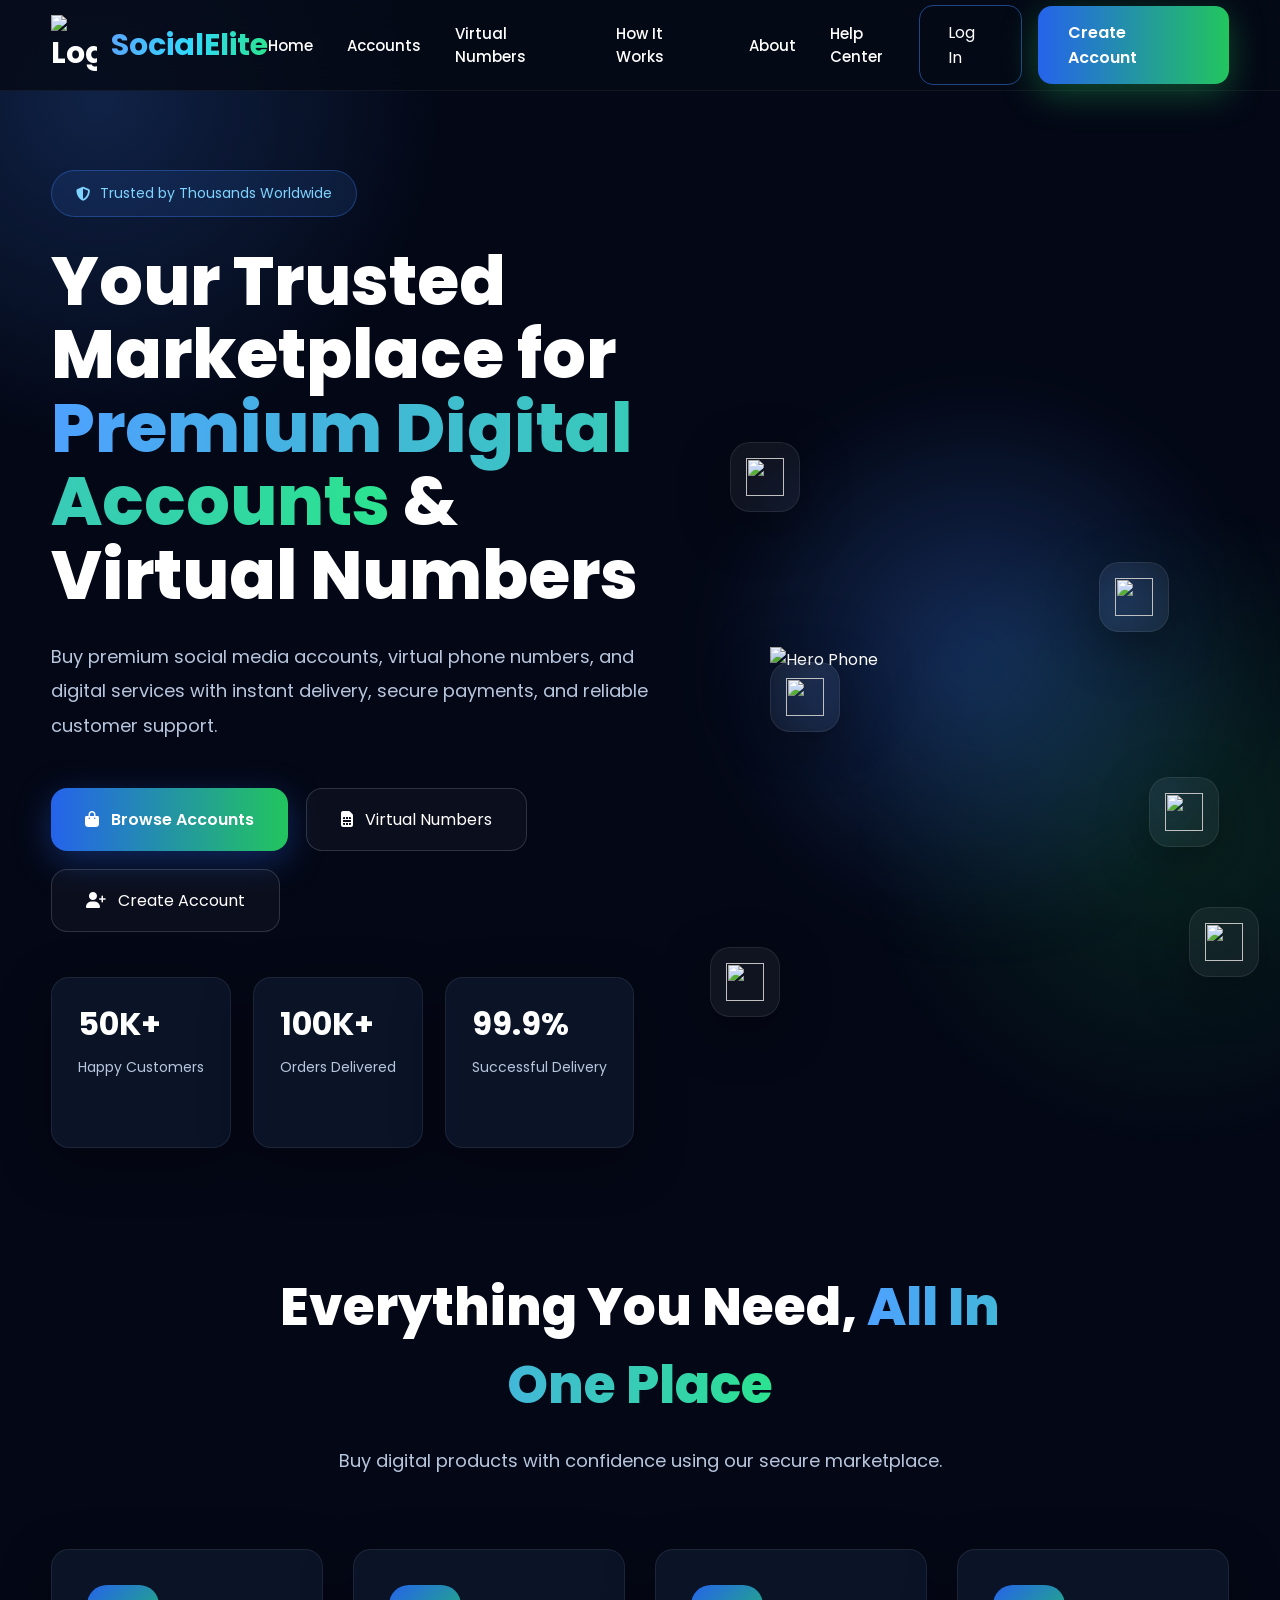
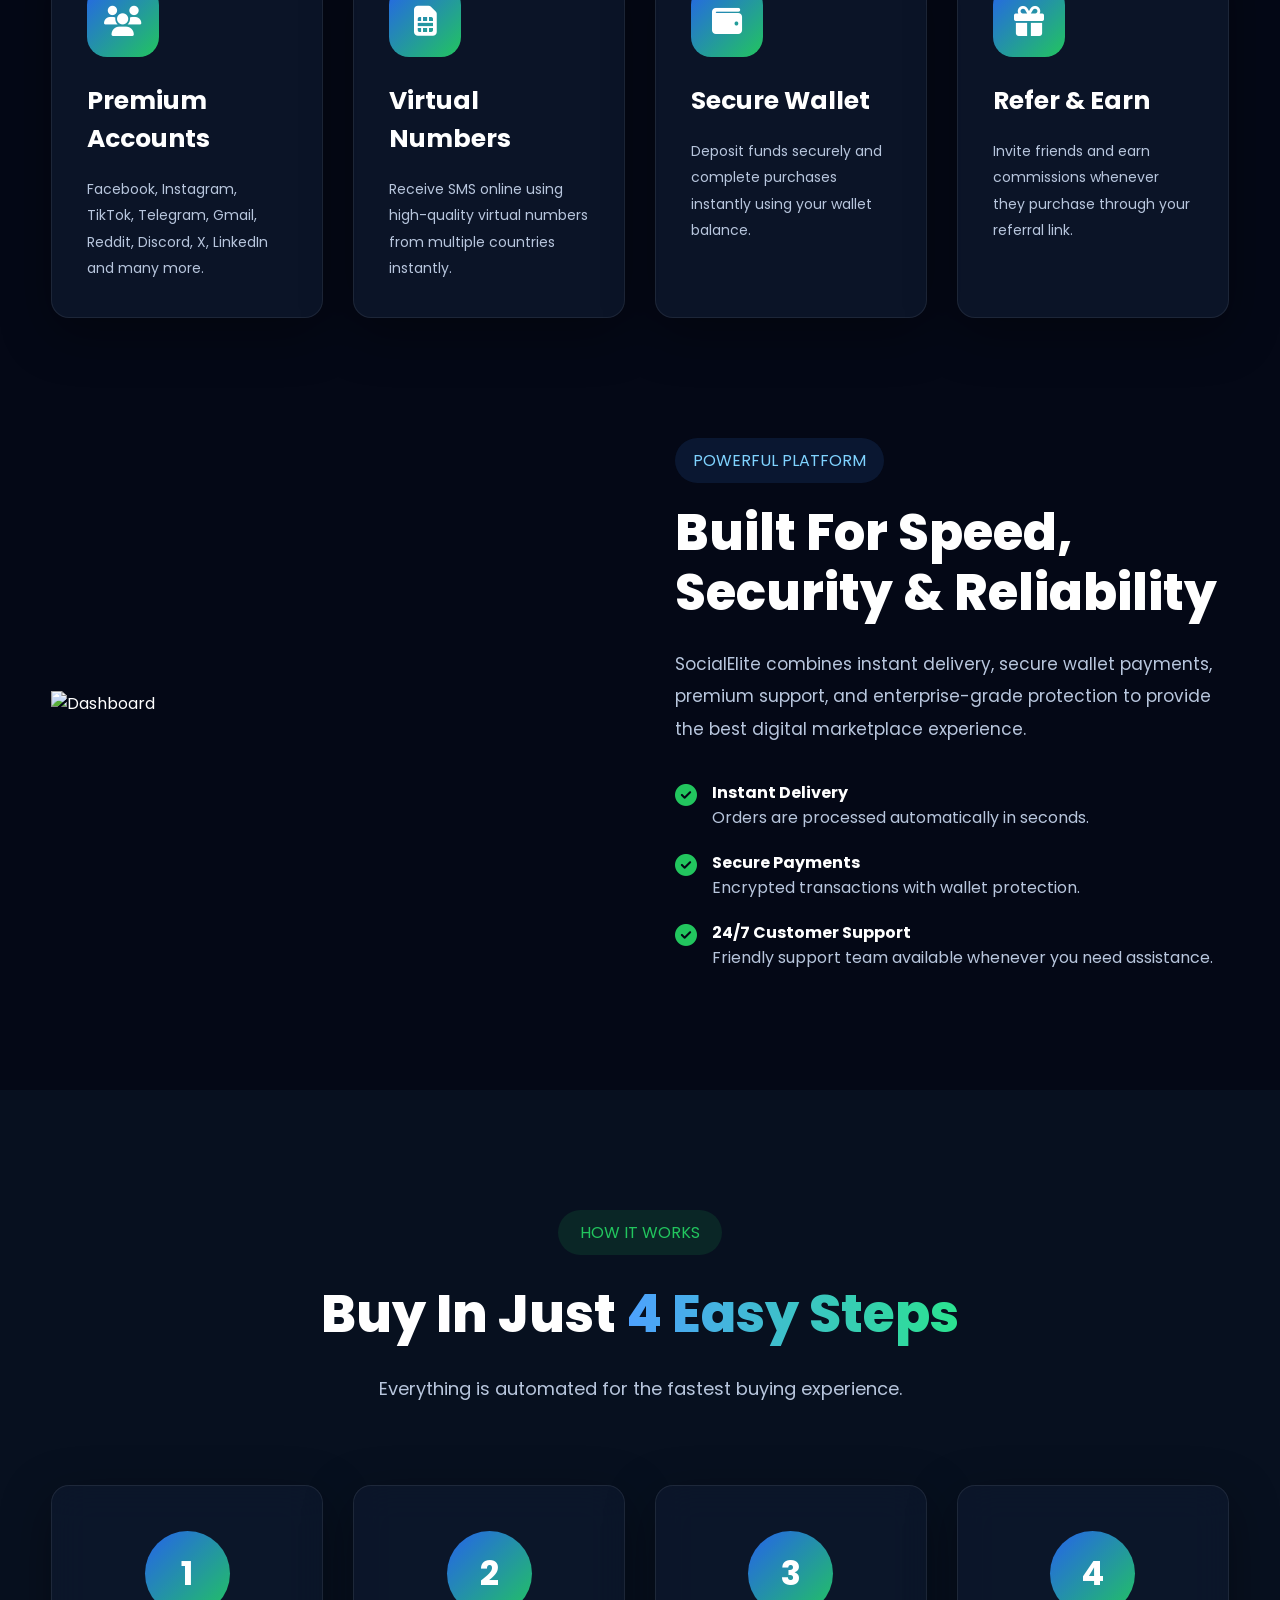
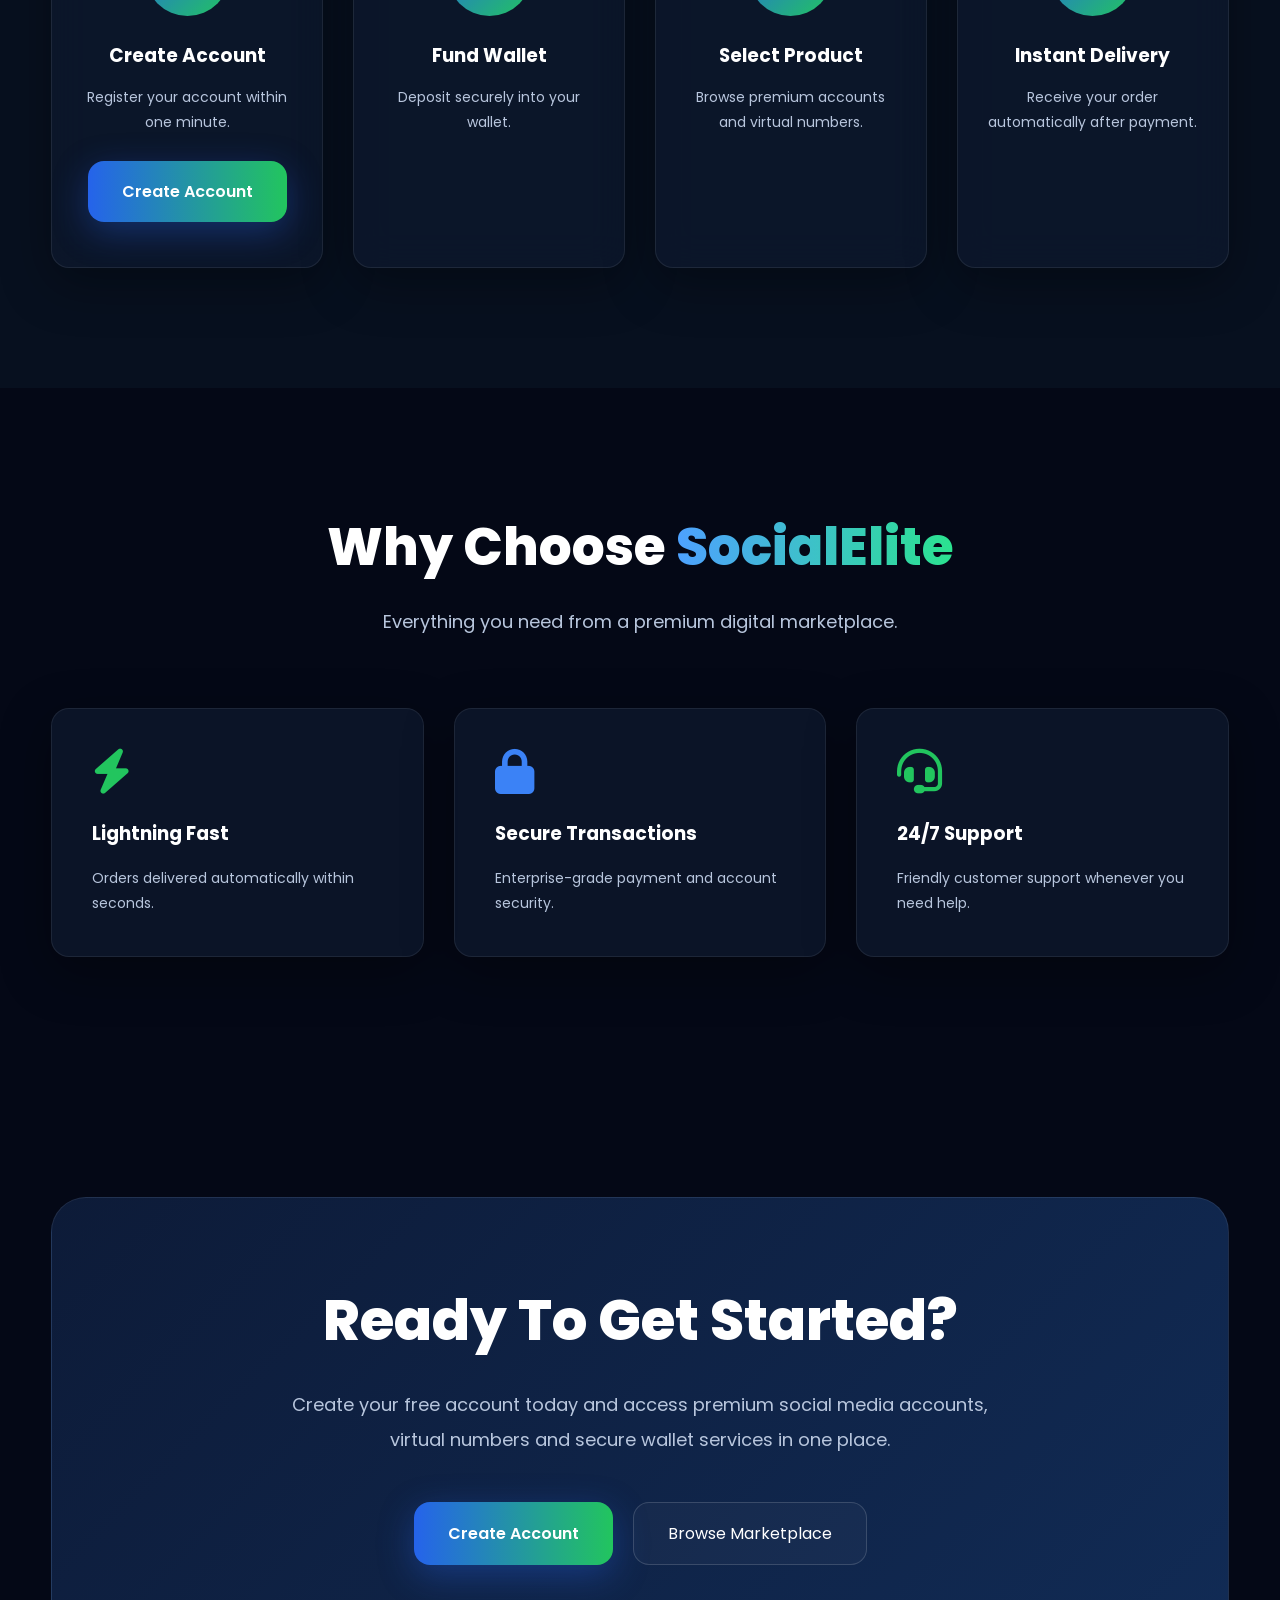
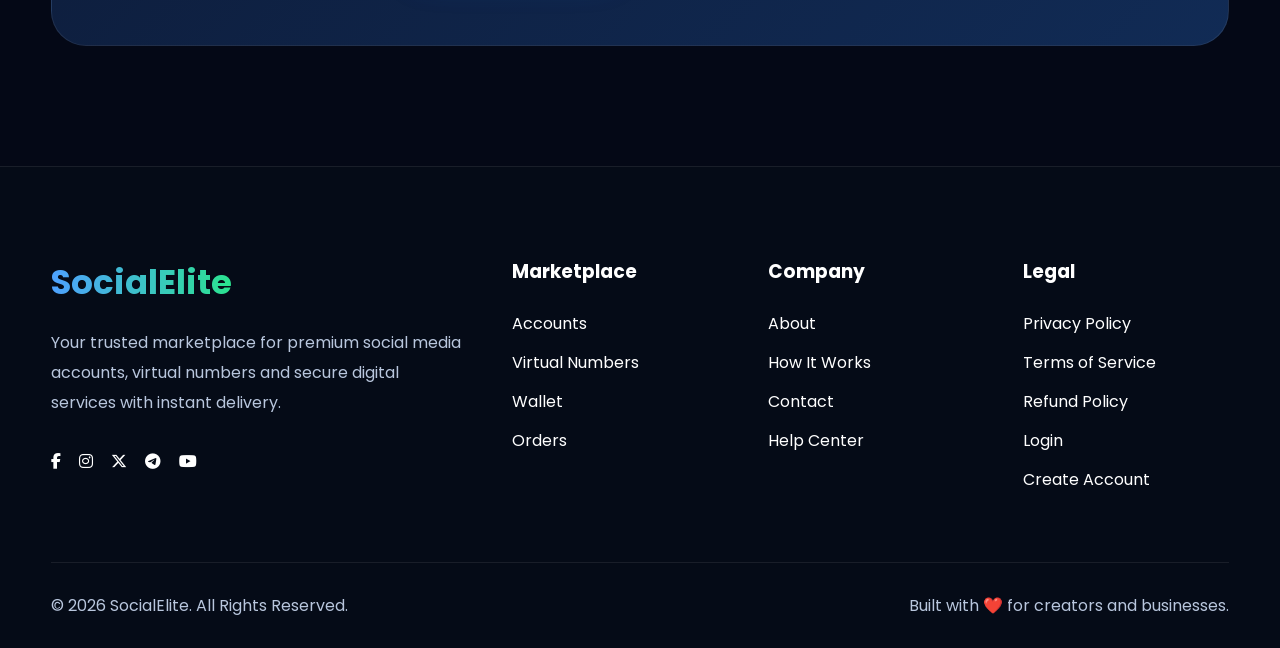
==== index.html @ 48adc574 "Add initial HTML structure for SocialElite website" ====
<!DOCTYPE html>
<html lang="en">

<head>

<meta charset="UTF-8">
<meta name="viewport" content="width=device-width, initial-scale=1.0">

<title>SocialElite | Premium Digital Marketplace</title>

<meta name="description" content="Buy premium social media accounts and virtual numbers instantly.">

<link rel="preconnect" href="https://fonts.googleapis.com">
<link rel="preconnect" href="https://fonts.gstatic.com" crossorigin>

<link href="https://fonts.googleapis.com/css2?family=Poppins:wght@300;400;500;600;700;800&display=swap" rel="stylesheet">

<link rel="stylesheet"
href="https://cdnjs.cloudflare.com/ajax/libs/font-awesome/6.7.1/css/all.min.css">

<style>

:root{

--bg:#040816;
--bg2:#081226;
--card:rgba(14,24,46,.75);

--blue:#3b82f6;
--cyan:#38bdf8;
--green:#22c55e;

--text:#ffffff;
--muted:#b8c6dd;

--radius:22px;

--shadow:
0 15px 50px rgba(0,0,0,.35);

}

*{

margin:0;
padding:0;
box-sizing:border-box;

}

html{

scroll-behavior:smooth;

}

body{

font-family:Poppins,sans-serif;

background:var(--bg);

color:white;

overflow-x:hidden;

}

body::before{

content:"";

position:fixed;

width:700px;
height:700px;

background:radial-gradient(circle,
rgba(59,130,246,.22),
transparent 70%);

left:-250px;
top:-250px;

z-index:-2;

animation:move1 14s infinite alternate;

}

body::after{

content:"";

position:fixed;

width:650px;
height:650px;

background:radial-gradient(circle,
rgba(34,197,94,.15),
transparent 70%);

right:-220px;
bottom:-250px;

z-index:-2;

animation:move2 16s infinite alternate;

}

@keyframes move1{

0%{

transform:translate(0,0);

}

100%{

transform:translate(120px,90px);

}

}

@keyframes move2{

0%{

transform:translate(0,0);

}

100%{

transform:translate(-120px,-100px);

}

}

a{

text-decoration:none;

color:white;

}

img{

display:block;

max-width:100%;

}

ul{

list-style:none;

}

.container{

width:92%;

max-width:1350px;

margin:auto;

}

/********************
HEADER
********************/

header{

position:fixed;

top:0;

left:0;

width:100%;

z-index:9999;

background:rgba(5,10,22,.82);

backdrop-filter:blur(18px);

border-bottom:1px solid rgba(255,255,255,.05);

transition:.35s;

}

nav{

height:90px;

display:flex;

align-items:center;

justify-content:space-between;

}

.logo{

display:flex;

align-items:center;

gap:14px;

font-size:30px;

font-weight:700;

}

.logo img{

width:46px;

}

.logo span{

background:linear-gradient(90deg,
#59a8ff,
#31d9ff,
#2be38f);

-webkit-background-clip:text;

-webkit-text-fill-color:transparent;

}

.nav-links{

display:flex;

gap:34px;

align-items:center;

}

.nav-links a{

font-size:15px;

font-weight:500;

position:relative;

transition:.3s;

}

.nav-links a::after{

content:"";

position:absolute;

left:0;

bottom:-8px;

width:0;

height:2px;

background:linear-gradient(90deg,
#3b82f6,
#22c55e);

transition:.35s;

}

.nav-links a:hover{

color:#7fd3ff;

}

.nav-links a:hover::after{

width:100%;

}

.nav-actions{

display:flex;

gap:16px;

align-items:center;

}

.login-btn{

padding:14px 28px;

border-radius:14px;

border:1px solid rgba(59,130,246,.5);

transition:.35s;

}

.login-btn:hover{

background:#2563eb;

}

.signup-btn{

padding:14px 30px;

border-radius:14px;

font-weight:600;

background:
linear-gradient(90deg,
#2563eb,
#22c55e);

box-shadow:

0 10px 35px
rgba(34,197,94,.35);

transition:.35s;

}

.signup-btn:hover{

transform:translateY(-4px);

box-shadow:

0 18px 45px
rgba(34,197,94,.45);

}

/********************
HERO
********************/

.hero{

padding-top:170px;

padding-bottom:120px;

position:relative;

overflow:hidden;

}

.hero-grid{

display:grid;

grid-template-columns:1.1fr .9fr;

align-items:center;

gap:70px;

}
.hero-left .badge{

display:inline-flex;

align-items:center;

gap:10px;

padding:12px 24px;

background:rgba(59,130,246,.12);

border:1px solid rgba(59,130,246,.35);

border-radius:50px;

color:#7fd3ff;

margin-bottom:28px;

font-size:14px;

}

.hero-left h1{

font-size:68px;

font-weight:800;

line-height:1.08;

margin-bottom:28px;

max-width:720px;

}

.hero-left h1 span{

background:linear-gradient(90deg,#4ea1ff,#2be38f);

-webkit-background-clip:text;

-webkit-text-fill-color:transparent;

}

.hero-left p{

font-size:18px;

line-height:1.9;

color:var(--muted);

max-width:650px;

margin-bottom:45px;

}

.hero-buttons{

display:flex;

gap:18px;

margin-bottom:45px;

flex-wrap:wrap;

}

.primary-btn{

display:inline-flex;

align-items:center;

gap:12px;

padding:18px 34px;

border-radius:16px;

background:linear-gradient(90deg,#2563eb,#22c55e);

font-weight:600;

transition:.35s;

box-shadow:0 10px 35px rgba(37,99,235,.35);

}

.primary-btn:hover{

transform:translateY(-5px);

}

.secondary-btn{

display:inline-flex;

align-items:center;

gap:12px;

padding:18px 34px;

border-radius:16px;

border:1px solid rgba(255,255,255,.15);

background:rgba(255,255,255,.03);

transition:.35s;

}

.secondary-btn:hover{

background:rgba(255,255,255,.08);

}

.hero-stats{

display:flex;

gap:22px;

flex-wrap:wrap;

margin-top:15px;

}

.stat-card{

background:var(--card);

border:1px solid rgba(255,255,255,.08);

backdrop-filter:blur(18px);

padding:22px 26px;

border-radius:18px;

min-width:170px;

box-shadow:var(--shadow);

}

.stat-card h2{

font-size:32px;

margin-bottom:6px;

}

.stat-card p{

font-size:14px;

color:var(--muted);

}

.hero-right{

position:relative;

display:flex;

justify-content:center;

align-items:center;

}

.phone-glow{

position:absolute;

width:560px;

height:560px;

border-radius:50%;

background:radial-gradient(circle,rgba(59,130,246,.30),transparent 70%);

filter:blur(30px);

z-index:-1;

}

.hero-phone{

width:420px;

animation:phoneFloat 5s ease-in-out infinite;

filter:drop-shadow(0 30px 60px rgba(0,0,0,.45));

}

@keyframes phoneFloat{

0%{

transform:translateY(0px);

}

50%{

transform:translateY(-18px);

}

100%{

transform:translateY(0px);

}

}

.floating{

position:absolute;

width:70px;

height:70px;

border-radius:20px;

background:rgba(255,255,255,.05);

backdrop-filter:blur(15px);

display:flex;

align-items:center;

justify-content:center;

box-shadow:var(--shadow);

border:1px solid rgba(255,255,255,.08);

animation:float 4s ease-in-out infinite;

}

.floating img{

width:38px;

height:38px;

object-fit:contain;

}

.f1{

top:15px;

left:40px;

}

.f2{

top:130px;

right:10px;

animation-delay:.5s;

}

.f3{

bottom:160px;

left:0;

animation-delay:1s;

}

.f4{

bottom:40px;

right:60px;

animation-delay:1.5s;

}

.f5{

top:260px;

right:-30px;

animation-delay:2s;

}

.f6{

top:300px;

left:-20px;

animation-delay:2.5s;

}

@keyframes float{

0%{

transform:translateY(0px);

}

50%{

transform:translateY(-14px);

}

100%{

transform:translateY(0px);

}

}

@media(max-width:1100px){

.hero-grid{

grid-template-columns:1fr;

text-align:center;

}

.hero-left p{

margin:auto auto 40px;

}

.hero-buttons{

justify-content:center;

}

.hero-stats{

justify-content:center;

}

.hero-left h1{

font-size:52px;

margin:auto auto 25px;

}

}

@media(max-width:768px){

.nav-links{

display:none;

}

.hero{

padding-top:140px;

}

.hero-left h1{

font-size:40px;

}

.hero-phone{

width:300px;

}

}

</style>

</head>

<body>

<header>

<div class="container">

<nav>

<a href="index.html" class="logo">

<img src="images/logo.png" alt="Logo">

<span>SocialElite</span>

</a>

<div class="nav-links">

<a href="index.html">Home</a>

<a href="accounts.html">Accounts</a>

<a href="virtual-numbers.html">Virtual Numbers</a>

<a href="how-it-works.html">How It Works</a>

<a href="about.html">About</a>

<a href="help-center.html">Help Center</a>

</div>

<div class="nav-actions">

<a href="login.html" class="login-btn">Log In</a>

<a href="signup.html" class="signup-btn">Create Account</a>

</div>

</nav>

</div>

</header>

<section class="hero">

<div class="container">

<div class="hero-grid">

<div class="hero-left">

<div class="badge">

<i class="fa-solid fa-shield-halved"></i>

Trusted by Thousands Worldwide

</div>

<h1>

Your Trusted Marketplace for

<span>Premium Digital Accounts</span>

& Virtual Numbers

</h1>

<p>

Buy premium social media accounts, virtual phone numbers, and digital services with instant delivery, secure payments, and reliable customer support.

</p>

<div class="hero-buttons">

<a href="accounts.html" class="primary-btn">

<i class="fa-solid fa-bag-shopping"></i>

Browse Accounts

</a>

<a href="virtual-numbers.html" class="secondary-btn">

<i class="fa-solid fa-sim-card"></i>

Virtual Numbers

</a>

<a href="signup.html" class="secondary-btn">

<i class="fa-solid fa-user-plus"></i>

Create Account

</a>

</div>

<div class="hero-stats">
<div class="stat-card">

<h2>50K+</h2>

<p>Happy Customers</p>

</div>

<div class="stat-card">

<h2>100K+</h2>

<p>Orders Delivered</p>

</div>

<div class="stat-card">

<h2>99.9%</h2>

<p>Successful Delivery</p>

</div>

</div>

</div>

<div class="hero-right">

<div class="phone-glow"></div>

<img src="images/hero-phone.png" class="hero-phone" alt="Hero Phone">

<div class="floating f1">
<img src="images/facebook.png" alt="">
</div>

<div class="floating f2">
<img src="images/instagram.png" alt="">
</div>

<div class="floating f3">
<img src="images/telegram.png" alt="">
</div>

<div class="floating f4">
<img src="images/whatsapp.png" alt="">
</div>

<div class="floating f5">
<img src="images/youtube.png" alt="">
</div>

<div class="floating f6">
<img src="images/tiktok.png" alt="">
</div>

</div>

</div>

</div>

</section>

<section class="features">

<div class="container">

<div style="text-align:center;max-width:800px;margin:auto;">

<h2 style="font-size:52px;font-weight:800;margin-bottom:20px;">

Everything You Need,

<span style="background:linear-gradient(90deg,#4ea1ff,#2be38f);-webkit-background-clip:text;-webkit-text-fill-color:transparent;">

All In One Place

</span>

</h2>

<p style="font-size:18px;color:var(--muted);line-height:1.9;">

Buy digital products with confidence using our secure marketplace.

</p>

</div>

<div style="height:70px;"></div>

<div style="display:grid;grid-template-columns:repeat(4,1fr);gap:30px;">

<div class="stat-card" style="padding:35px;">

<div style="width:72px;height:72px;border-radius:20px;background:linear-gradient(135deg,#2563eb,#22c55e);display:flex;align-items:center;justify-content:center;font-size:30px;margin-bottom:25px;">

<i class="fa-solid fa-users"></i>

</div>

<h3 style="font-size:25px;margin-bottom:18px;">

Premium Accounts

</h3>

<p style="line-height:1.9;color:var(--muted);">

Facebook, Instagram, TikTok, Telegram, Gmail, Reddit, Discord, X, LinkedIn and many more.

</p>

</div>

<div class="stat-card" style="padding:35px;">

<div style="width:72px;height:72px;border-radius:20px;background:linear-gradient(135deg,#2563eb,#22c55e);display:flex;align-items:center;justify-content:center;font-size:30px;margin-bottom:25px;">

<i class="fa-solid fa-sim-card"></i>

</div>

<h3 style="font-size:25px;margin-bottom:18px;">

Virtual Numbers

</h3>

<p style="line-height:1.9;color:var(--muted);">

Receive SMS online using high-quality virtual numbers from multiple countries instantly.

</p>

</div>

<div class="stat-card" style="padding:35px;">

<div style="width:72px;height:72px;border-radius:20px;background:linear-gradient(135deg,#2563eb,#22c55e);display:flex;align-items:center;justify-content:center;font-size:30px;margin-bottom:25px;">

<i class="fa-solid fa-wallet"></i>

</div>

<h3 style="font-size:25px;margin-bottom:18px;">

Secure Wallet

</h3>

<p style="line-height:1.9;color:var(--muted);">

Deposit funds securely and complete purchases instantly using your wallet balance.

</p>

</div>

<div class="stat-card" style="padding:35px;">

<div style="width:72px;height:72px;border-radius:20px;background:linear-gradient(135deg,#2563eb,#22c55e);display:flex;align-items:center;justify-content:center;font-size:30px;margin-bottom:25px;">

<i class="fa-solid fa-gift"></i>

</div>

<h3 style="font-size:25px;margin-bottom:18px;">

Refer & Earn

</h3>

<p style="line-height:1.9;color:var(--muted);">

Invite friends and earn commissions whenever they purchase through your referral link.

</p>

</div>

</div>

</div>

</section>

<section style="padding:120px 0;">

<div class="container">

<div style="display:grid;grid-template-columns:1fr 1fr;gap:70px;align-items:center;">

<div>

<img src="images/dashboard-preview.png" alt="Dashboard">

</div>

<div>

<span style="display:inline-block;padding:10px 18px;background:rgba(59,130,246,.12);border-radius:50px;color:#7fd3ff;margin-bottom:20px;">

POWERFUL PLATFORM

</span>

<h2 style="font-size:50px;font-weight:800;line-height:1.2;margin-bottom:25px;">

Built For Speed,

Security & Reliability

</h2>

<p style="color:var(--muted);font-size:17px;line-height:1.9;margin-bottom:35px;">

SocialElite combines instant delivery, secure wallet payments, premium support, and enterprise-grade protection to provide the best digital marketplace experience.

</p>

<div style="display:grid;gap:20px;">

<div style="display:flex;gap:15px;align-items:flex-start;">

<i class="fa-solid fa-circle-check" style="font-size:22px;color:#22c55e;margin-top:4px;"></i>

<div>

<h4>Instant Delivery</h4>

<p style="color:var(--muted);">

Orders are processed automatically in seconds.

</p>

</div>

</div>

<div style="display:flex;gap:15px;align-items:flex-start;">

<i class="fa-solid fa-circle-check" style="font-size:22px;color:#22c55e;margin-top:4px;"></i>

<div>

<h4>Secure Payments</h4>

<p style="color:var(--muted);">

Encrypted transactions with wallet protection.

</p>

</div>

</div>

<div style="display:flex;gap:15px;align-items:flex-start;">

<i class="fa-solid fa-circle-check" style="font-size:22px;color:#22c55e;margin-top:4px;"></i>

<div>

<h4>24/7 Customer Support</h4>

<p style="color:var(--muted);">

Friendly support team available whenever you need assistance.

</p>

</div>

</div>

</div>
</div>

</div>

</div>

</section>

<section style="padding:120px 0;background:#07101f;position:relative;overflow:hidden;">

<div class="container">

<div style="text-align:center;max-width:750px;margin:auto;">

<span style="display:inline-block;padding:10px 22px;background:rgba(34,197,94,.12);border-radius:50px;color:#22c55e;margin-bottom:20px;">

HOW IT WORKS

</span>

<h2 style="font-size:52px;font-weight:800;margin-bottom:20px;">

Buy In Just

<span style="background:linear-gradient(90deg,#4ea1ff,#2be38f);-webkit-background-clip:text;-webkit-text-fill-color:transparent;">

4 Easy Steps

</span>

</h2>

<p style="font-size:18px;color:var(--muted);line-height:1.8;">

Everything is automated for the fastest buying experience.

</p>

</div>

<div style="height:80px;"></div>

<div style="display:grid;grid-template-columns:repeat(4,1fr);gap:30px;">

<div class="stat-card" style="text-align:center;padding:45px 30px;">

<div style="width:85px;height:85px;border-radius:50%;background:linear-gradient(135deg,#2563eb,#22c55e);margin:auto;margin-bottom:25px;display:flex;align-items:center;justify-content:center;font-size:34px;font-weight:bold;">

1

</div>

<h3>Create Account</h3>

<p style="margin-top:15px;color:var(--muted);line-height:1.8;">

Register your account within one minute.

</p>

<div style="margin-top:25px;">

<a href="signup.html" class="primary-btn">

Create Account

</a>

</div>

</div>

<div class="stat-card" style="text-align:center;padding:45px 30px;">

<div style="width:85px;height:85px;border-radius:50%;background:linear-gradient(135deg,#2563eb,#22c55e);margin:auto;margin-bottom:25px;display:flex;align-items:center;justify-content:center;font-size:34px;font-weight:bold;">

2

</div>

<h3>Fund Wallet</h3>

<p style="margin-top:15px;color:var(--muted);line-height:1.8;">

Deposit securely into your wallet.

</p>

</div>

<div class="stat-card" style="text-align:center;padding:45px 30px;">

<div style="width:85px;height:85px;border-radius:50%;background:linear-gradient(135deg,#2563eb,#22c55e);margin:auto;margin-bottom:25px;display:flex;align-items:center;justify-content:center;font-size:34px;font-weight:bold;">

3

</div>

<h3>Select Product</h3>

<p style="margin-top:15px;color:var(--muted);line-height:1.8;">

Browse premium accounts and virtual numbers.

</p>

</div>

<div class="stat-card" style="text-align:center;padding:45px 30px;">

<div style="width:85px;height:85px;border-radius:50%;background:linear-gradient(135deg,#2563eb,#22c55e);margin:auto;margin-bottom:25px;display:flex;align-items:center;justify-content:center;font-size:34px;font-weight:bold;">

4

</div>

<h3>Instant Delivery</h3>

<p style="margin-top:15px;color:var(--muted);line-height:1.8;">

Receive your order automatically after payment.

</p>

</div>

</div>

</div>

</section>

<section style="padding:120px 0;">

<div class="container">

<div style="text-align:center;max-width:780px;margin:auto;">

<h2 style="font-size:52px;font-weight:800;">

Why Choose

<span style="background:linear-gradient(90deg,#4ea1ff,#2be38f);-webkit-background-clip:text;-webkit-text-fill-color:transparent;">

SocialElite

</span>

</h2>

<p style="margin-top:20px;color:var(--muted);font-size:18px;line-height:1.8;">

Everything you need from a premium digital marketplace.

</p>

</div>

<div style="height:70px;"></div>

<div style="display:grid;grid-template-columns:repeat(3,1fr);gap:30px;">

<div class="stat-card" style="padding:40px;">

<i class="fa-solid fa-bolt" style="font-size:45px;color:#22c55e;margin-bottom:25px;"></i>

<h3>Lightning Fast</h3>

<p style="margin-top:18px;color:var(--muted);line-height:1.8;">

Orders delivered automatically within seconds.

</p>

</div>

<div class="stat-card" style="padding:40px;">

<i class="fa-solid fa-lock" style="font-size:45px;color:#3b82f6;margin-bottom:25px;"></i>

<h3>Secure Transactions</h3>

<p style="margin-top:18px;color:var(--muted);line-height:1.8;">

Enterprise-grade payment and account security.

</p>

</div>

<div class="stat-card" style="padding:40px;">

<i class="fa-solid fa-headset" style="font-size:45px;color:#22c55e;margin-bottom:25px;"></i>

<h3>24/7 Support</h3>

<p style="margin-top:18px;color:var(--muted);line-height:1.8;">

Friendly customer support whenever you need help.

</p>

</div>

</div>

</div>

</section>

<section style="padding:120px 0;">

<div class="container">

<div style="background:linear-gradient(135deg,#0d1b38,#112b55);border-radius:35px;padding:80px 60px;text-align:center;border:1px solid rgba(255,255,255,.08);">

<h2 style="font-size:56px;font-weight:800;margin-bottom:25px;">

Ready To Get Started?

</h2>

<p style="max-width:720px;margin:auto;color:var(--muted);font-size:18px;line-height:1.9;margin-bottom:45px;">

Create your free account today and access premium social media accounts, virtual numbers and secure wallet services in one place.

</p>

<div style="display:flex;justify-content:center;gap:20px;flex-wrap:wrap;">

<a href="signup.html" class="primary-btn">

Create Account

</a>

<a href="accounts.html" class="secondary-btn">

Browse Marketplace

</a>

</div>

</div>

</div>

</section>

<footer style="background:#050b17;padding:90px 0 30px;border-top:1px solid rgba(255,255,255,.08);">

<div class="container">

<div style="display:grid;grid-template-columns:2fr 1fr 1fr 1fr;gap:50px;">
<div>

<h2 style="font-size:34px;font-weight:700;margin-bottom:20px;">

<span style="background:linear-gradient(90deg,#4ea1ff,#2be38f);-webkit-background-clip:text;-webkit-text-fill-color:transparent;">

SocialElite

</span>

</h2>

<p style="color:var(--muted);line-height:1.9;margin-bottom:30px;">

Your trusted marketplace for premium social media accounts, virtual numbers and secure digital services with instant delivery.

</p>

<div style="display:flex;gap:18px;">

<a href="#" class="social"><i class="fab fa-facebook-f"></i></a>

<a href="#" class="social"><i class="fab fa-instagram"></i></a>

<a href="#" class="social"><i class="fab fa-x-twitter"></i></a>

<a href="#" class="social"><i class="fab fa-telegram"></i></a>

<a href="#" class="social"><i class="fab fa-youtube"></i></a>

</div>

</div>

<div>

<h3 style="margin-bottom:25px;">

Marketplace

</h3>

<ul style="display:grid;gap:14px;">

<li><a href="accounts.html">Accounts</a></li>

<li><a href="virtual-numbers.html">Virtual Numbers</a></li>

<li><a href="wallet.html">Wallet</a></li>

<li><a href="orders.html">Orders</a></li>

</ul>

</div>

<div>

<h3 style="margin-bottom:25px;">

Company

</h3>

<ul style="display:grid;gap:14px;">

<li><a href="about.html">About</a></li>

<li><a href="how-it-works.html">How It Works</a></li>

<li><a href="contact.html">Contact</a></li>

<li><a href="help-center.html">Help Center</a></li>

</ul>

</div>

<div>

<h3 style="margin-bottom:25px;">

Legal

</h3>

<ul style="display:grid;gap:14px;">

<li><a href="privacy.html">Privacy Policy</a></li>

<li><a href="terms.html">Terms of Service</a></li>

<li><a href="refund.html">Refund Policy</a></li>

<li><a href="login.html">Login</a></li>

<li><a href="signup.html">Create Account</a></li>

</ul>

</div>

</div>

<div style="margin-top:70px;padding-top:30px;border-top:1px solid rgba(255,255,255,.08);display:flex;justify-content:space-between;align-items:center;flex-wrap:wrap;gap:20px;">

<p style="color:var(--muted);">

© 2026 SocialElite. All Rights Reserved.

</p>

<p style="color:var(--muted);">

Built with ❤️ for creators and businesses.

</p>

</div>

</div>

</footer>

<script>

const header=document.querySelector("header");

window.addEventListener("scroll",()=>{

if(window.scrollY>60){

header.style.background="rgba(5,10,22,.96)";

header.style.boxShadow="0 15px 40px rgba(0,0,0,.35)";

}else{

header.style.background="rgba(5,10,22,.82)";

header.style.boxShadow="none";

}

});

const observer=new IntersectionObserver(entries=>{

entries.forEach(entry=>{

if(entry.isIntersecting){

entry.target.animate([

{

opacity:0,

transform:"translateY(50px)"

},

{

opacity:1,

transform:"translateY(0)"

}

],{

duration:700,

fill:"forwards"

});

observer.unobserve(entry.target);

}

});

},

{

threshold:.15

});

document.querySelectorAll("section,.stat-card").forEach(el=>{

observer.observe(el);

});

document.querySelectorAll(".floating").forEach((icon,index)=>{

icon.animate([

{

transform:"translateY(0px)"

},

{

transform:"translateY(-16px)"

},

{

transform:"translateY(0px)"

}

],{

duration:3500+(index*350),

iterations:Infinity

});

});

document.querySelectorAll(".primary-btn,.secondary-btn").forEach(btn=>{

btn.addEventListener("mouseenter",()=>{

btn.style.transform="translateY(-4px)";

});

btn.addEventListener("mouseleave",()=>{

btn.style.transform="translateY(0)";

});

});

</script>

</body>

</html>
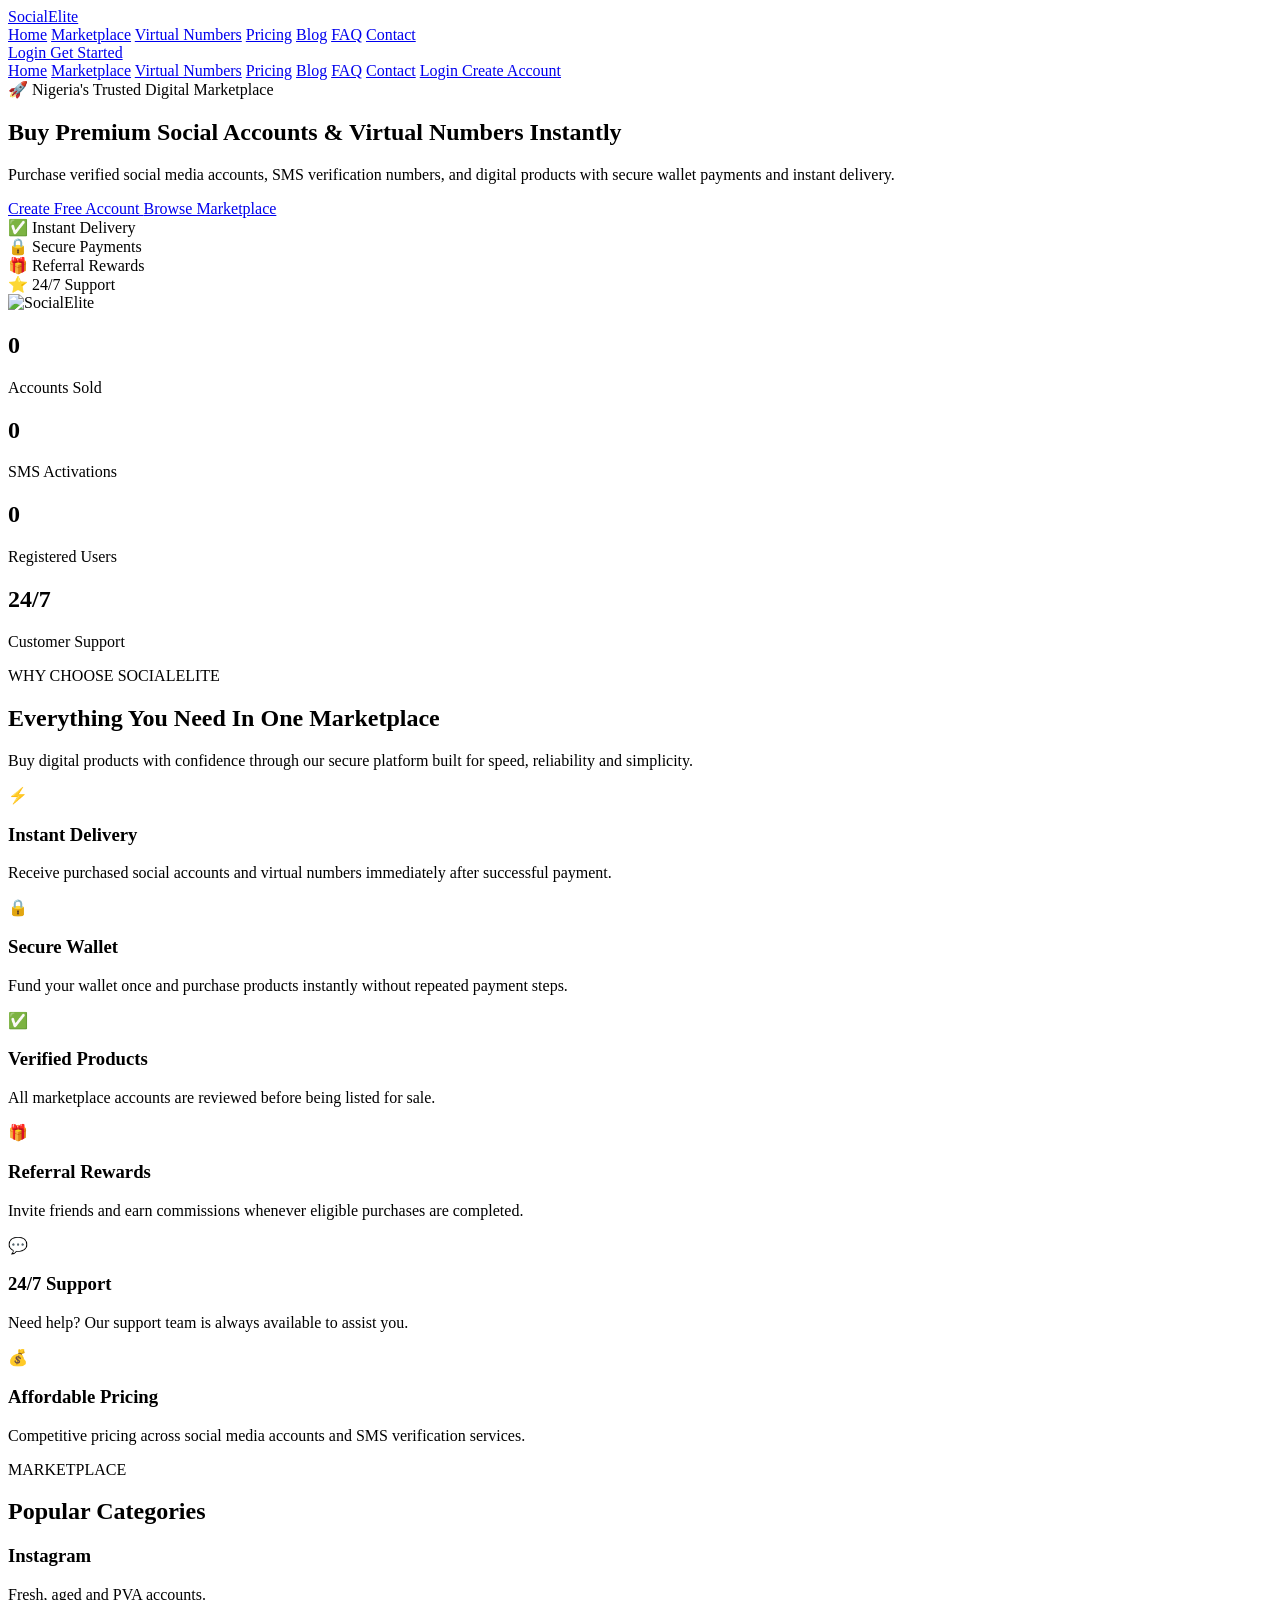
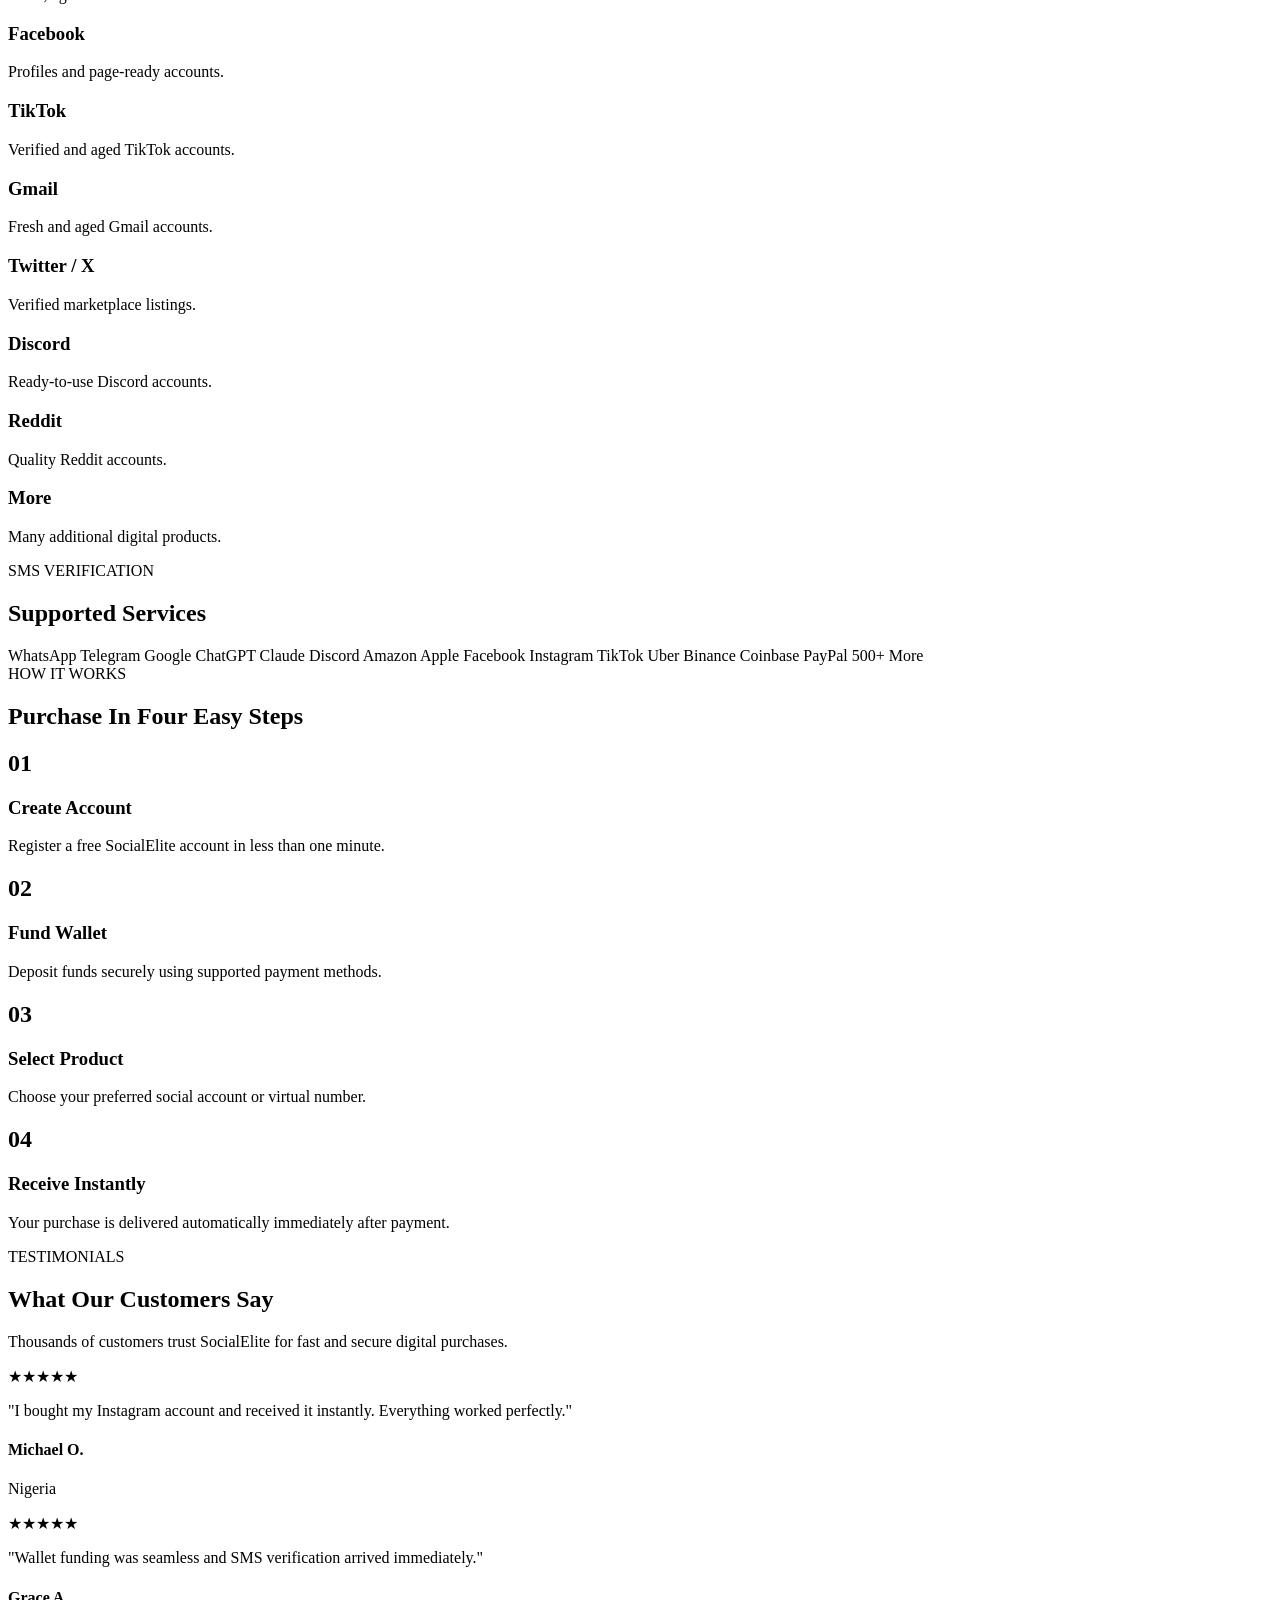
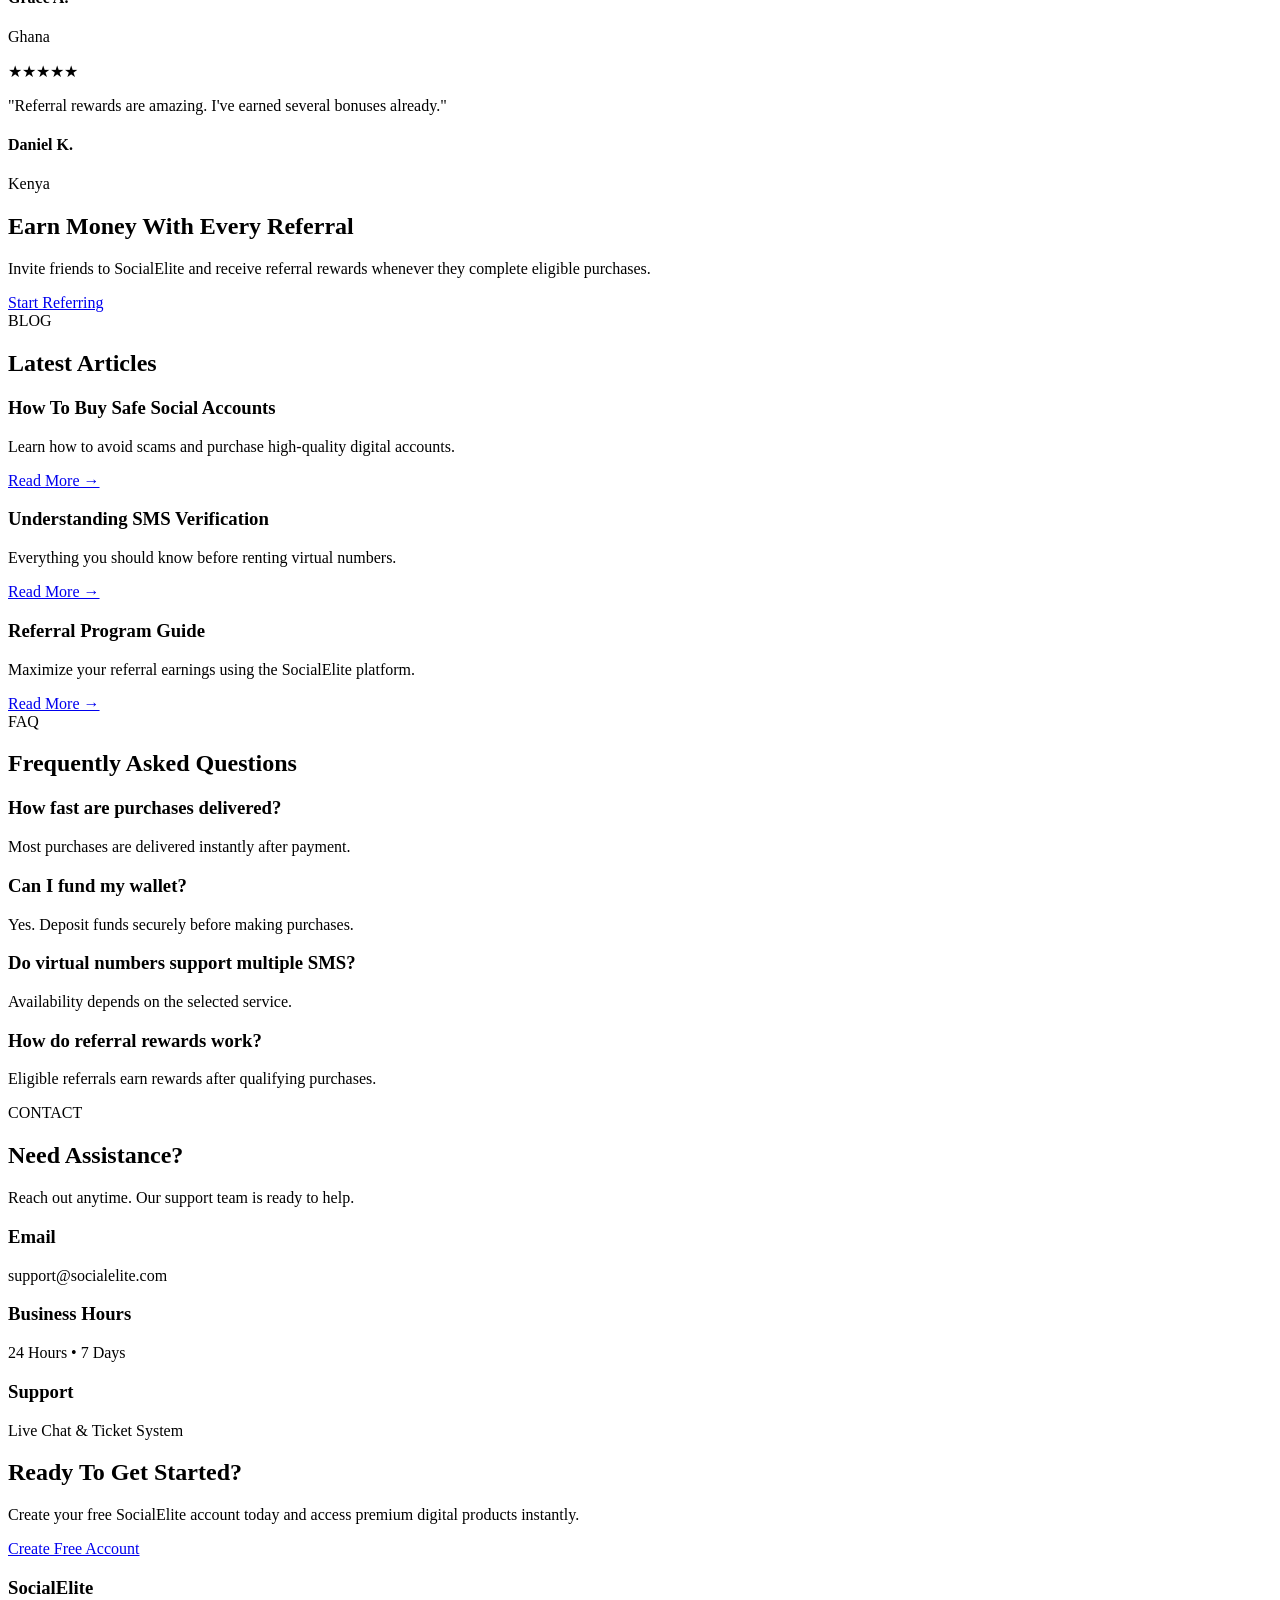
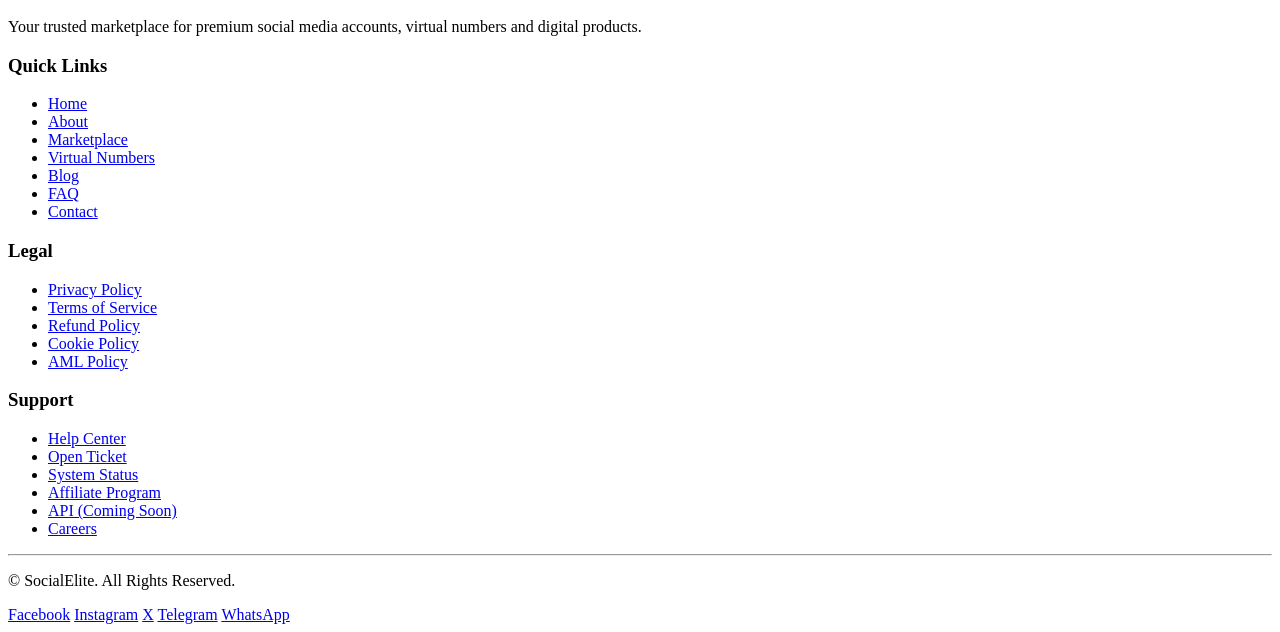
==== commit 4a5f9b0c: "Create index.html" ====
--- a/index.html
+++ b/index.html
@@ -6,1573 +6,988 @@
 <meta charset="UTF-8">
 <meta name="viewport" content="width=device-width, initial-scale=1.0">
 
-<title>SocialElite | Premium Digital Marketplace</title>
-
-<meta name="description" content="Buy premium social media accounts and virtual numbers instantly.">
+<title>SocialElite | Premium Social Accounts & Virtual Numbers</title>
+
+<meta name="description" content="Buy premium social media accounts and virtual phone numbers instantly. Secure wallet, instant delivery, referral rewards and trusted marketplace.">
+
+<meta name="keywords" content="Instagram accounts, Facebook accounts, Gmail accounts, Virtual Numbers, SMS Verification, SocialElite">
+
+<meta name="author" content="SocialElite">
+
+<meta property="og:title" content="SocialElite">
+<meta property="og:description" content="Premium Marketplace For Social Accounts & Virtual Numbers">
+<meta property="og:type" content="website">
+<meta property="og:image" content="../assets/logo.png">
 
 <link rel="preconnect" href="https://fonts.googleapis.com">
 <link rel="preconnect" href="https://fonts.gstatic.com" crossorigin>
 
 <link href="https://fonts.googleapis.com/css2?family=Poppins:wght@300;400;500;600;700;800&display=swap" rel="stylesheet">
 
-<link rel="stylesheet"
-href="https://cdnjs.cloudflare.com/ajax/libs/font-awesome/6.7.1/css/all.min.css">
-
-<style>
-
-:root{
-
---bg:#040816;
---bg2:#081226;
---card:rgba(14,24,46,.75);
-
---blue:#3b82f6;
---cyan:#38bdf8;
---green:#22c55e;
-
---text:#ffffff;
---muted:#b8c6dd;
-
---radius:22px;
-
---shadow:
-0 15px 50px rgba(0,0,0,.35);
-
-}
-
-*{
-
-margin:0;
-padding:0;
-box-sizing:border-box;
-
-}
-
-html{
-
-scroll-behavior:smooth;
-
-}
-
-body{
-
-font-family:Poppins,sans-serif;
-
-background:var(--bg);
-
-color:white;
-
-overflow-x:hidden;
-
-}
-
-body::before{
-
-content:"";
-
-position:fixed;
-
-width:700px;
-height:700px;
-
-background:radial-gradient(circle,
-rgba(59,130,246,.22),
-transparent 70%);
-
-left:-250px;
-top:-250px;
-
-z-index:-2;
-
-animation:move1 14s infinite alternate;
-
-}
-
-body::after{
-
-content:"";
-
-position:fixed;
-
-width:650px;
-height:650px;
-
-background:radial-gradient(circle,
-rgba(34,197,94,.15),
-transparent 70%);
-
-right:-220px;
-bottom:-250px;
-
-z-index:-2;
-
-animation:move2 16s infinite alternate;
-
-}
-
-@keyframes move1{
-
-0%{
-
-transform:translate(0,0);
-
-}
-
-100%{
-
-transform:translate(120px,90px);
-
-}
-
-}
-
-@keyframes move2{
-
-0%{
-
-transform:translate(0,0);
-
-}
-
-100%{
-
-transform:translate(-120px,-100px);
-
-}
-
-}
-
-a{
-
-text-decoration:none;
-
-color:white;
-
-}
-
-img{
-
-display:block;
-
-max-width:100%;
-
-}
-
-ul{
-
-list-style:none;
-
-}
-
-.container{
-
-width:92%;
-
-max-width:1350px;
-
-margin:auto;
-
-}
-
-/********************
-HEADER
-********************/
-
-header{
-
-position:fixed;
-
-top:0;
-
-left:0;
-
-width:100%;
-
-z-index:9999;
-
-background:rgba(5,10,22,.82);
-
-backdrop-filter:blur(18px);
-
-border-bottom:1px solid rgba(255,255,255,.05);
-
-transition:.35s;
-
-}
-
-nav{
-
-height:90px;
-
-display:flex;
-
-align-items:center;
-
-justify-content:space-between;
-
-}
-
-.logo{
-
-display:flex;
-
-align-items:center;
-
-gap:14px;
-
-font-size:30px;
-
-font-weight:700;
-
-}
-
-.logo img{
-
-width:46px;
-
-}
-
-.logo span{
-
-background:linear-gradient(90deg,
-#59a8ff,
-#31d9ff,
-#2be38f);
-
--webkit-background-clip:text;
-
--webkit-text-fill-color:transparent;
-
-}
-
-.nav-links{
-
-display:flex;
-
-gap:34px;
-
-align-items:center;
-
-}
-
-.nav-links a{
-
-font-size:15px;
-
-font-weight:500;
-
-position:relative;
-
-transition:.3s;
-
-}
-
-.nav-links a::after{
-
-content:"";
-
-position:absolute;
-
-left:0;
-
-bottom:-8px;
-
-width:0;
-
-height:2px;
-
-background:linear-gradient(90deg,
-#3b82f6,
-#22c55e);
-
-transition:.35s;
-
-}
-
-.nav-links a:hover{
-
-color:#7fd3ff;
-
-}
-
-.nav-links a:hover::after{
-
-width:100%;
-
-}
-
-.nav-actions{
-
-display:flex;
-
-gap:16px;
-
-align-items:center;
-
-}
-
-.login-btn{
-
-padding:14px 28px;
-
-border-radius:14px;
-
-border:1px solid rgba(59,130,246,.5);
-
-transition:.35s;
-
-}
-
-.login-btn:hover{
-
-background:#2563eb;
-
-}
-
-.signup-btn{
-
-padding:14px 30px;
-
-border-radius:14px;
-
-font-weight:600;
-
-background:
-linear-gradient(90deg,
-#2563eb,
-#22c55e);
-
-box-shadow:
-
-0 10px 35px
-rgba(34,197,94,.35);
-
-transition:.35s;
-
-}
-
-.signup-btn:hover{
-
-transform:translateY(-4px);
-
-box-shadow:
-
-0 18px 45px
-rgba(34,197,94,.45);
-
-}
-
-/********************
-HERO
-********************/
-
-.hero{
-
-padding-top:170px;
-
-padding-bottom:120px;
-
-position:relative;
-
-overflow:hidden;
-
-}
-
-.hero-grid{
-
-display:grid;
-
-grid-template-columns:1.1fr .9fr;
-
-align-items:center;
-
-gap:70px;
-
-}
-.hero-left .badge{
-
-display:inline-flex;
-
-align-items:center;
-
-gap:10px;
-
-padding:12px 24px;
-
-background:rgba(59,130,246,.12);
-
-border:1px solid rgba(59,130,246,.35);
-
-border-radius:50px;
-
-color:#7fd3ff;
-
-margin-bottom:28px;
-
-font-size:14px;
-
-}
-
-.hero-left h1{
-
-font-size:68px;
-
-font-weight:800;
-
-line-height:1.08;
-
-margin-bottom:28px;
-
-max-width:720px;
-
-}
-
-.hero-left h1 span{
-
-background:linear-gradient(90deg,#4ea1ff,#2be38f);
-
--webkit-background-clip:text;
-
--webkit-text-fill-color:transparent;
-
-}
-
-.hero-left p{
-
-font-size:18px;
-
-line-height:1.9;
-
-color:var(--muted);
-
-max-width:650px;
-
-margin-bottom:45px;
-
-}
-
-.hero-buttons{
-
-display:flex;
-
-gap:18px;
-
-margin-bottom:45px;
-
-flex-wrap:wrap;
-
-}
-
-.primary-btn{
-
-display:inline-flex;
-
-align-items:center;
-
-gap:12px;
-
-padding:18px 34px;
-
-border-radius:16px;
-
-background:linear-gradient(90deg,#2563eb,#22c55e);
-
-font-weight:600;
-
-transition:.35s;
-
-box-shadow:0 10px 35px rgba(37,99,235,.35);
-
-}
-
-.primary-btn:hover{
-
-transform:translateY(-5px);
-
-}
-
-.secondary-btn{
-
-display:inline-flex;
-
-align-items:center;
-
-gap:12px;
-
-padding:18px 34px;
-
-border-radius:16px;
-
-border:1px solid rgba(255,255,255,.15);
-
-background:rgba(255,255,255,.03);
-
-transition:.35s;
-
-}
-
-.secondary-btn:hover{
-
-background:rgba(255,255,255,.08);
-
-}
-
-.hero-stats{
-
-display:flex;
-
-gap:22px;
-
-flex-wrap:wrap;
-
-margin-top:15px;
-
-}
-
-.stat-card{
-
-background:var(--card);
-
-border:1px solid rgba(255,255,255,.08);
-
-backdrop-filter:blur(18px);
-
-padding:22px 26px;
-
-border-radius:18px;
-
-min-width:170px;
-
-box-shadow:var(--shadow);
-
-}
-
-.stat-card h2{
-
-font-size:32px;
-
-margin-bottom:6px;
-
-}
-
-.stat-card p{
-
-font-size:14px;
-
-color:var(--muted);
-
-}
-
-.hero-right{
-
-position:relative;
-
-display:flex;
-
-justify-content:center;
-
-align-items:center;
-
-}
-
-.phone-glow{
-
-position:absolute;
-
-width:560px;
-
-height:560px;
-
-border-radius:50%;
-
-background:radial-gradient(circle,rgba(59,130,246,.30),transparent 70%);
-
-filter:blur(30px);
-
-z-index:-1;
-
-}
-
-.hero-phone{
-
-width:420px;
-
-animation:phoneFloat 5s ease-in-out infinite;
-
-filter:drop-shadow(0 30px 60px rgba(0,0,0,.45));
-
-}
-
-@keyframes phoneFloat{
-
-0%{
-
-transform:translateY(0px);
-
-}
-
-50%{
-
-transform:translateY(-18px);
-
-}
-
-100%{
-
-transform:translateY(0px);
-
-}
-
-}
-
-.floating{
-
-position:absolute;
-
-width:70px;
-
-height:70px;
-
-border-radius:20px;
-
-background:rgba(255,255,255,.05);
-
-backdrop-filter:blur(15px);
-
-display:flex;
-
-align-items:center;
-
-justify-content:center;
-
-box-shadow:var(--shadow);
-
-border:1px solid rgba(255,255,255,.08);
-
-animation:float 4s ease-in-out infinite;
-
-}
-
-.floating img{
-
-width:38px;
-
-height:38px;
-
-object-fit:contain;
-
-}
-
-.f1{
-
-top:15px;
-
-left:40px;
-
-}
-
-.f2{
-
-top:130px;
-
-right:10px;
-
-animation-delay:.5s;
-
-}
-
-.f3{
-
-bottom:160px;
-
-left:0;
-
-animation-delay:1s;
-
-}
-
-.f4{
-
-bottom:40px;
-
-right:60px;
-
-animation-delay:1.5s;
-
-}
-
-.f5{
-
-top:260px;
-
-right:-30px;
-
-animation-delay:2s;
-
-}
-
-.f6{
-
-top:300px;
-
-left:-20px;
-
-animation-delay:2.5s;
-
-}
-
-@keyframes float{
-
-0%{
-
-transform:translateY(0px);
-
-}
-
-50%{
-
-transform:translateY(-14px);
-
-}
-
-100%{
-
-transform:translateY(0px);
-
-}
-
-}
-
-@media(max-width:1100px){
-
-.hero-grid{
-
-grid-template-columns:1fr;
-
-text-align:center;
-
-}
-
-.hero-left p{
-
-margin:auto auto 40px;
-
-}
-
-.hero-buttons{
-
-justify-content:center;
-
-}
-
-.hero-stats{
-
-justify-content:center;
-
-}
-
-.hero-left h1{
-
-font-size:52px;
-
-margin:auto auto 25px;
-
-}
-
-}
-
-@media(max-width:768px){
-
-.nav-links{
-
-display:none;
-
-}
-
-.hero{
-
-padding-top:140px;
-
-}
-
-.hero-left h1{
-
-font-size:40px;
-
-}
-
-.hero-phone{
-
-width:300px;
-
-}
-
-}
-
-</style>
+<link rel="stylesheet" href="index.css">
 
 </head>
 
 <body>
 
-<header>
-
-<div class="container">
-
-<nav>
-
-<a href="index.html" class="logo">
-
-<img src="images/logo.png" alt="Logo">
-
-<span>SocialElite</span>
-
+<header class="header">
+
+<div class="container">
+
+<a href="#" class="logo">
+SocialElite
 </a>
 
-<div class="nav-links">
-
-<a href="index.html">Home</a>
-
-<a href="accounts.html">Accounts</a>
-
-<a href="virtual-numbers.html">Virtual Numbers</a>
-
-<a href="how-it-works.html">How It Works</a>
-
-<a href="about.html">About</a>
-
-<a href="help-center.html">Help Center</a>
-
-</div>
-
-<div class="nav-actions">
-
-<a href="login.html" class="login-btn">Log In</a>
-
-<a href="signup.html" class="signup-btn">Create Account</a>
-
-</div>
+<nav class="navbar">
+
+<a href="#">Home</a>
+
+<a href="#marketplace">Marketplace</a>
+
+<a href="#numbers">Virtual Numbers</a>
+
+<a href="#pricing">Pricing</a>
+
+<a href="#blog">Blog</a>
+
+<a href="#faq">FAQ</a>
+
+<a href="#contact">Contact</a>
 
 </nav>
 
+<div class="header-buttons">
+
+<a href="../login/login.html" class="login-btn">
+Login
+</a>
+
+<a href="../signup/signup.html" class="signup-btn">
+Get Started
+</a>
+
+</div>
+
+<div class="menu-toggle">
+
+<span></span>
+<span></span>
+<span></span>
+
+</div>
+
+</div>
+
+<div class="mobile-menu">
+
+<a href="#">Home</a>
+
+<a href="#marketplace">Marketplace</a>
+
+<a href="#numbers">Virtual Numbers</a>
+
+<a href="#pricing">Pricing</a>
+
+<a href="#blog">Blog</a>
+
+<a href="#faq">FAQ</a>
+
+<a href="#contact">Contact</a>
+
+<a href="../login/login.html">
+Login
+</a>
+
+<a href="../signup/signup.html">
+Create Account
+</a>
+
 </div>
 
 </header>
 
 <section class="hero">
 
-<div class="container">
-
-<div class="hero-grid">
-
-<div class="hero-left">
-
-<div class="badge">
-
-<i class="fa-solid fa-shield-halved"></i>
-
-Trusted by Thousands Worldwide
-
-</div>
+<div class="container hero-grid">
+
+<div class="hero-content">
+
+<span class="hero-badge">
+
+🚀 Nigeria's Trusted Digital Marketplace
+
+</span>
 
 <h1>
 
-Your Trusted Marketplace for
-
-<span>Premium Digital Accounts</span>
-
-& Virtual Numbers
+Buy Premium Social Accounts & Virtual Numbers Instantly
 
 </h1>
 
 <p>
 
-Buy premium social media accounts, virtual phone numbers, and digital services with instant delivery, secure payments, and reliable customer support.
+Purchase verified social media accounts, SMS verification numbers, and digital products with secure wallet payments and instant delivery.
 
 </p>
 
 <div class="hero-buttons">
 
-<a href="accounts.html" class="primary-btn">
-
-<i class="fa-solid fa-bag-shopping"></i>
-
-Browse Accounts
+<a href="../signup/signup.html" class="primary-btn">
+
+Create Free Account
 
 </a>
 
-<a href="virtual-numbers.html" class="secondary-btn">
-
-<i class="fa-solid fa-sim-card"></i>
-
-Virtual Numbers
+<a href="#marketplace" class="secondary-btn">
+
+Browse Marketplace
 
 </a>
 
-<a href="signup.html" class="secondary-btn">
-
-<i class="fa-solid fa-user-plus"></i>
-
-Create Account
+</div>
+
+<div class="hero-features">
+
+<div>
+
+✅ Instant Delivery
+
+</div>
+
+<div>
+
+🔒 Secure Payments
+
+</div>
+
+<div>
+
+🎁 Referral Rewards
+
+</div>
+
+<div>
+
+⭐ 24/7 Support
+
+</div>
+
+</div>
+
+</div>
+
+<div class="hero-image">
+
+<img src="../assets/hero.png" alt="SocialElite">
+
+</div>
+
+</div>
+
+</section>
+
+<section class="stats">
+
+<div class="container">
+
+<div class="stats-grid">
+
+<div class="stat-card">
+
+<h2 data-count="25000">
+
+0
+
+</h2>
+
+<p>
+
+Accounts Sold
+
+</p>
+
+</div>
+
+<div class="stat-card">
+
+<h2 data-count="800000">
+
+0
+
+</h2>
+
+<p>
+
+SMS Activations
+
+</p>
+
+</div>
+
+<div class="stat-card">
+
+<h2 data-count="12000">
+
+0
+
+</h2>
+
+<p>
+
+Registered Users
+
+</p>
+
+</div>
+
+<div class="stat-card">
+
+<h2>
+
+24/7
+
+</h2>
+
+<p>
+
+Customer Support
+
+</p>
+
+</div>
+
+</div>
+
+</div>
+
+</section>
+
+<!-- Continue in Part 2 -->
+<!-- ===========================
+WHY CHOOSE US
+============================ -->
+
+<section class="why-us" id="about">
+
+<div class="container">
+
+<div class="section-title">
+
+<span>WHY CHOOSE SOCIALELITE</span>
+
+<h2>Everything You Need In One Marketplace</h2>
+
+<p>
+
+Buy digital products with confidence through our secure platform built for speed, reliability and simplicity.
+
+</p>
+
+</div>
+
+<div class="features-grid">
+
+<div class="feature-card">
+
+<div class="feature-icon">⚡</div>
+
+<h3>Instant Delivery</h3>
+
+<p>
+
+Receive purchased social accounts and virtual numbers immediately after successful payment.
+
+</p>
+
+</div>
+
+<div class="feature-card">
+
+<div class="feature-icon">🔒</div>
+
+<h3>Secure Wallet</h3>
+
+<p>
+
+Fund your wallet once and purchase products instantly without repeated payment steps.
+
+</p>
+
+</div>
+
+<div class="feature-card">
+
+<div class="feature-icon">✅</div>
+
+<h3>Verified Products</h3>
+
+<p>
+
+All marketplace accounts are reviewed before being listed for sale.
+
+</p>
+
+</div>
+
+<div class="feature-card">
+
+<div class="feature-icon">🎁</div>
+
+<h3>Referral Rewards</h3>
+
+<p>
+
+Invite friends and earn commissions whenever eligible purchases are completed.
+
+</p>
+
+</div>
+
+<div class="feature-card">
+
+<div class="feature-icon">💬</div>
+
+<h3>24/7 Support</h3>
+
+<p>
+
+Need help? Our support team is always available to assist you.
+
+</p>
+
+</div>
+
+<div class="feature-card">
+
+<div class="feature-icon">💰</div>
+
+<h3>Affordable Pricing</h3>
+
+<p>
+
+Competitive pricing across social media accounts and SMS verification services.
+
+</p>
+
+</div>
+
+</div>
+
+</div>
+
+</section>
+
+<!-- ===========================
+MARKETPLACE
+============================ -->
+
+<section class="marketplace" id="marketplace">
+
+<div class="container">
+
+<div class="section-title">
+
+<span>MARKETPLACE</span>
+
+<h2>Popular Categories</h2>
+
+</div>
+
+<div class="category-grid">
+
+<div class="category-card">
+<h3>Instagram</h3>
+<p>Fresh, aged and PVA accounts.</p>
+</div>
+
+<div class="category-card">
+<h3>Facebook</h3>
+<p>Profiles and page-ready accounts.</p>
+</div>
+
+<div class="category-card">
+<h3>TikTok</h3>
+<p>Verified and aged TikTok accounts.</p>
+</div>
+
+<div class="category-card">
+<h3>Gmail</h3>
+<p>Fresh and aged Gmail accounts.</p>
+</div>
+
+<div class="category-card">
+<h3>Twitter / X</h3>
+<p>Verified marketplace listings.</p>
+</div>
+
+<div class="category-card">
+<h3>Discord</h3>
+<p>Ready-to-use Discord accounts.</p>
+</div>
+
+<div class="category-card">
+<h3>Reddit</h3>
+<p>Quality Reddit accounts.</p>
+</div>
+
+<div class="category-card">
+<h3>More</h3>
+<p>Many additional digital products.</p>
+</div>
+
+</div>
+
+</div>
+
+</section>
+
+<!-- ===========================
+SMS SERVICES
+============================ -->
+
+<section class="numbers" id="numbers">
+
+<div class="container">
+
+<div class="section-title">
+
+<span>SMS VERIFICATION</span>
+
+<h2>Supported Services</h2>
+
+</div>
+
+<div class="service-grid">
+
+<span>WhatsApp</span>
+<span>Telegram</span>
+<span>Google</span>
+<span>ChatGPT</span>
+<span>Claude</span>
+<span>Discord</span>
+<span>Amazon</span>
+<span>Apple</span>
+<span>Facebook</span>
+<span>Instagram</span>
+<span>TikTok</span>
+<span>Uber</span>
+<span>Binance</span>
+<span>Coinbase</span>
+<span>PayPal</span>
+<span>500+ More</span>
+
+</div>
+
+</div>
+
+</section>
+
+<!-- ===========================
+HOW IT WORKS
+============================ -->
+
+<section class="how-it-works">
+
+<div class="container">
+
+<div class="section-title">
+
+<span>HOW IT WORKS</span>
+
+<h2>Purchase In Four Easy Steps</h2>
+
+</div>
+
+<div class="steps-grid">
+
+<div class="step">
+
+<h1>01</h1>
+
+<h3>Create Account</h3>
+
+<p>
+
+Register a free SocialElite account in less than one minute.
+
+</p>
+
+</div>
+
+<div class="step">
+
+<h1>02</h1>
+
+<h3>Fund Wallet</h3>
+
+<p>
+
+Deposit funds securely using supported payment methods.
+
+</p>
+
+</div>
+
+<div class="step">
+
+<h1>03</h1>
+
+<h3>Select Product</h3>
+
+<p>
+
+Choose your preferred social account or virtual number.
+
+</p>
+
+</div>
+
+<div class="step">
+
+<h1>04</h1>
+
+<h3>Receive Instantly</h3>
+
+<p>
+
+Your purchase is delivered automatically immediately after payment.
+
+</p>
+
+</div>
+
+</div>
+
+</div>
+
+</section>
+<!-- ===========================
+TESTIMONIALS
+============================ -->
+
+<section class="testimonials">
+
+<div class="container">
+
+<div class="section-title">
+
+<span>TESTIMONIALS</span>
+
+<h2>What Our Customers Say</h2>
+
+<p>Thousands of customers trust SocialElite for fast and secure digital purchases.</p>
+
+</div>
+
+<div class="testimonial-grid">
+
+<div class="testimonial-card">
+
+<p>
+
+★★★★★
+
+</p>
+
+<p>
+
+"I bought my Instagram account and received it instantly. Everything worked perfectly."
+
+</p>
+
+<h4>Michael O.</h4>
+
+<span>Nigeria</span>
+
+</div>
+
+<div class="testimonial-card">
+
+<p>
+
+★★★★★
+
+</p>
+
+<p>
+
+"Wallet funding was seamless and SMS verification arrived immediately."
+
+</p>
+
+<h4>Grace A.</h4>
+
+<span>Ghana</span>
+
+</div>
+
+<div class="testimonial-card">
+
+<p>
+
+★★★★★
+
+</p>
+
+<p>
+
+"Referral rewards are amazing. I've earned several bonuses already."
+
+</p>
+
+<h4>Daniel K.</h4>
+
+<span>Kenya</span>
+
+</div>
+
+</div>
+
+</div>
+
+</section>
+
+<!-- ===========================
+REFERRAL
+============================ -->
+
+<section class="referral">
+
+<div class="container referral-box">
+
+<h2>Earn Money With Every Referral</h2>
+
+<p>
+
+Invite friends to SocialElite and receive referral rewards whenever they complete eligible purchases.
+
+</p>
+
+<a href="../signup/signup.html" class="primary-btn">
+
+Start Referring
 
 </a>
 
 </div>
 
-<div class="hero-stats">
-<div class="stat-card">
-
-<h2>50K+</h2>
-
-<p>Happy Customers</p>
-
-</div>
-
-<div class="stat-card">
-
-<h2>100K+</h2>
-
-<p>Orders Delivered</p>
-
-</div>
-
-<div class="stat-card">
-
-<h2>99.9%</h2>
-
-<p>Successful Delivery</p>
-
-</div>
-
-</div>
-
-</div>
-
-<div class="hero-right">
-
-<div class="phone-glow"></div>
-
-<img src="images/hero-phone.png" class="hero-phone" alt="Hero Phone">
-
-<div class="floating f1">
-<img src="images/facebook.png" alt="">
-</div>
-
-<div class="floating f2">
-<img src="images/instagram.png" alt="">
-</div>
-
-<div class="floating f3">
-<img src="images/telegram.png" alt="">
-</div>
-
-<div class="floating f4">
-<img src="images/whatsapp.png" alt="">
-</div>
-
-<div class="floating f5">
-<img src="images/youtube.png" alt="">
-</div>
-
-<div class="floating f6">
-<img src="images/tiktok.png" alt="">
-</div>
-
-</div>
-
-</div>
-
-</div>
-
-</section>
-
-<section class="features">
-
-<div class="container">
-
-<div style="text-align:center;max-width:800px;margin:auto;">
-
-<h2 style="font-size:52px;font-weight:800;margin-bottom:20px;">
-
-Everything You Need,
-
-<span style="background:linear-gradient(90deg,#4ea1ff,#2be38f);-webkit-background-clip:text;-webkit-text-fill-color:transparent;">
-
-All In One Place
-
-</span>
-
-</h2>
-
-<p style="font-size:18px;color:var(--muted);line-height:1.9;">
-
-Buy digital products with confidence using our secure marketplace.
-
-</p>
-
-</div>
-
-<div style="height:70px;"></div>
-
-<div style="display:grid;grid-template-columns:repeat(4,1fr);gap:30px;">
-
-<div class="stat-card" style="padding:35px;">
-
-<div style="width:72px;height:72px;border-radius:20px;background:linear-gradient(135deg,#2563eb,#22c55e);display:flex;align-items:center;justify-content:center;font-size:30px;margin-bottom:25px;">
-
-<i class="fa-solid fa-users"></i>
-
-</div>
-
-<h3 style="font-size:25px;margin-bottom:18px;">
-
-Premium Accounts
-
-</h3>
-
-<p style="line-height:1.9;color:var(--muted);">
-
-Facebook, Instagram, TikTok, Telegram, Gmail, Reddit, Discord, X, LinkedIn and many more.
-
-</p>
-
-</div>
-
-<div class="stat-card" style="padding:35px;">
-
-<div style="width:72px;height:72px;border-radius:20px;background:linear-gradient(135deg,#2563eb,#22c55e);display:flex;align-items:center;justify-content:center;font-size:30px;margin-bottom:25px;">
-
-<i class="fa-solid fa-sim-card"></i>
-
-</div>
-
-<h3 style="font-size:25px;margin-bottom:18px;">
-
-Virtual Numbers
-
-</h3>
-
-<p style="line-height:1.9;color:var(--muted);">
-
-Receive SMS online using high-quality virtual numbers from multiple countries instantly.
-
-</p>
-
-</div>
-
-<div class="stat-card" style="padding:35px;">
-
-<div style="width:72px;height:72px;border-radius:20px;background:linear-gradient(135deg,#2563eb,#22c55e);display:flex;align-items:center;justify-content:center;font-size:30px;margin-bottom:25px;">
-
-<i class="fa-solid fa-wallet"></i>
-
-</div>
-
-<h3 style="font-size:25px;margin-bottom:18px;">
-
-Secure Wallet
-
-</h3>
-
-<p style="line-height:1.9;color:var(--muted);">
-
-Deposit funds securely and complete purchases instantly using your wallet balance.
-
-</p>
-
-</div>
-
-<div class="stat-card" style="padding:35px;">
-
-<div style="width:72px;height:72px;border-radius:20px;background:linear-gradient(135deg,#2563eb,#22c55e);display:flex;align-items:center;justify-content:center;font-size:30px;margin-bottom:25px;">
-
-<i class="fa-solid fa-gift"></i>
-
-</div>
-
-<h3 style="font-size:25px;margin-bottom:18px;">
-
-Refer & Earn
-
-</h3>
-
-<p style="line-height:1.9;color:var(--muted);">
-
-Invite friends and earn commissions whenever they purchase through your referral link.
-
-</p>
-
-</div>
-
-</div>
-
-</div>
-
-</section>
-
-<section style="padding:120px 0;">
-
-<div class="container">
-
-<div style="display:grid;grid-template-columns:1fr 1fr;gap:70px;align-items:center;">
+</section>
+
+<!-- ===========================
+BLOG
+============================ -->
+
+<section class="blog" id="blog">
+
+<div class="container">
+
+<div class="section-title">
+
+<span>BLOG</span>
+
+<h2>Latest Articles</h2>
+
+</div>
+
+<div class="blog-grid">
+
+<article class="blog-card">
+
+<h3>How To Buy Safe Social Accounts</h3>
+
+<p>
+
+Learn how to avoid scams and purchase high-quality digital accounts.
+
+</p>
+
+<a href="#">Read More →</a>
+
+</article>
+
+<article class="blog-card">
+
+<h3>Understanding SMS Verification</h3>
+
+<p>
+
+Everything you should know before renting virtual numbers.
+
+</p>
+
+<a href="#">Read More →</a>
+
+</article>
+
+<article class="blog-card">
+
+<h3>Referral Program Guide</h3>
+
+<p>
+
+Maximize your referral earnings using the SocialElite platform.
+
+</p>
+
+<a href="#">Read More →</a>
+
+</article>
+
+</div>
+
+</div>
+
+</section>
+
+<!-- ===========================
+FAQ
+============================ -->
+
+<section class="faq" id="faq">
+
+<div class="container">
+
+<div class="section-title">
+
+<span>FAQ</span>
+
+<h2>Frequently Asked Questions</h2>
+
+</div>
+
+<div class="faq-list">
+
+<div class="faq-item">
+
+<h3>How fast are purchases delivered?</h3>
+
+<p>Most purchases are delivered instantly after payment.</p>
+
+</div>
+
+<div class="faq-item">
+
+<h3>Can I fund my wallet?</h3>
+
+<p>Yes. Deposit funds securely before making purchases.</p>
+
+</div>
+
+<div class="faq-item">
+
+<h3>Do virtual numbers support multiple SMS?</h3>
+
+<p>Availability depends on the selected service.</p>
+
+</div>
+
+<div class="faq-item">
+
+<h3>How do referral rewards work?</h3>
+
+<p>Eligible referrals earn rewards after qualifying purchases.</p>
+
+</div>
+
+</div>
+
+</div>
+
+</section>
+
+<!-- ===========================
+CONTACT
+============================ -->
+
+<section class="contact" id="contact">
+
+<div class="container">
+
+<div class="section-title">
+
+<span>CONTACT</span>
+
+<h2>Need Assistance?</h2>
+
+<p>
+
+Reach out anytime. Our support team is ready to help.
+
+</p>
+
+</div>
+
+<div class="contact-grid">
 
 <div>
 
-<img src="images/dashboard-preview.png" alt="Dashboard">
+<h3>Email</h3>
+
+<p>support@socialelite.com</p>
 
 </div>
 
 <div>
 
-<span style="display:inline-block;padding:10px 18px;background:rgba(59,130,246,.12);border-radius:50px;color:#7fd3ff;margin-bottom:20px;">
-
-POWERFUL PLATFORM
-
-</span>
-
-<h2 style="font-size:50px;font-weight:800;line-height:1.2;margin-bottom:25px;">
-
-Built For Speed,
-
-Security & Reliability
-
-</h2>
-
-<p style="color:var(--muted);font-size:17px;line-height:1.9;margin-bottom:35px;">
-
-SocialElite combines instant delivery, secure wallet payments, premium support, and enterprise-grade protection to provide the best digital marketplace experience.
-
-</p>
-
-<div style="display:grid;gap:20px;">
-
-<div style="display:flex;gap:15px;align-items:flex-start;">
-
-<i class="fa-solid fa-circle-check" style="font-size:22px;color:#22c55e;margin-top:4px;"></i>
+<h3>Business Hours</h3>
+
+<p>24 Hours • 7 Days</p>
+
+</div>
 
 <div>
 
-<h4>Instant Delivery</h4>
-
-<p style="color:var(--muted);">
-
-Orders are processed automatically in seconds.
-
-</p>
-
-</div>
-
-</div>
-
-<div style="display:flex;gap:15px;align-items:flex-start;">
-
-<i class="fa-solid fa-circle-check" style="font-size:22px;color:#22c55e;margin-top:4px;"></i>
+<h3>Support</h3>
+
+<p>Live Chat & Ticket System</p>
+
+</div>
+
+</div>
+
+</div>
+
+</section>
+
+<!-- ===========================
+CALL TO ACTION
+============================ -->
+
+<section class="cta">
+
+<div class="container">
+
+<h2>Ready To Get Started?</h2>
+
+<p>
+
+Create your free SocialElite account today and access premium digital products instantly.
+
+</p>
+
+<a href="../signup/signup.html" class="primary-btn">
+
+Create Free Account
+
+</a>
+
+</div>
+
+</section>
+
+<!-- ===========================
+FOOTER
+============================ -->
+
+<footer class="footer">
+
+<div class="container">
+
+<div class="footer-grid">
 
 <div>
 
-<h4>Secure Payments</h4>
-
-<p style="color:var(--muted);">
-
-Encrypted transactions with wallet protection.
-
-</p>
-
-</div>
-
-</div>
-
-<div style="display:flex;gap:15px;align-items:flex-start;">
-
-<i class="fa-solid fa-circle-check" style="font-size:22px;color:#22c55e;margin-top:4px;"></i>
+<h3>SocialElite</h3>
+
+<p>
+
+Your trusted marketplace for premium social media accounts, virtual numbers and digital products.
+
+</p>
+
+</div>
 
 <div>
 
-<h4>24/7 Customer Support</h4>
-
-<p style="color:var(--muted);">
-
-Friendly support team available whenever you need assistance.
-
-</p>
-
-</div>
-
-</div>
-
-</div>
-</div>
-
-</div>
-
-</div>
-
-</section>
-
-<section style="padding:120px 0;background:#07101f;position:relative;overflow:hidden;">
-
-<div class="container">
-
-<div style="text-align:center;max-width:750px;margin:auto;">
-
-<span style="display:inline-block;padding:10px 22px;background:rgba(34,197,94,.12);border-radius:50px;color:#22c55e;margin-bottom:20px;">
-
-HOW IT WORKS
-
-</span>
-
-<h2 style="font-size:52px;font-weight:800;margin-bottom:20px;">
-
-Buy In Just
-
-<span style="background:linear-gradient(90deg,#4ea1ff,#2be38f);-webkit-background-clip:text;-webkit-text-fill-color:transparent;">
-
-4 Easy Steps
-
-</span>
-
-</h2>
-
-<p style="font-size:18px;color:var(--muted);line-height:1.8;">
-
-Everything is automated for the fastest buying experience.
-
-</p>
-
-</div>
-
-<div style="height:80px;"></div>
-
-<div style="display:grid;grid-template-columns:repeat(4,1fr);gap:30px;">
-
-<div class="stat-card" style="text-align:center;padding:45px 30px;">
-
-<div style="width:85px;height:85px;border-radius:50%;background:linear-gradient(135deg,#2563eb,#22c55e);margin:auto;margin-bottom:25px;display:flex;align-items:center;justify-content:center;font-size:34px;font-weight:bold;">
-
-1
-
-</div>
-
-<h3>Create Account</h3>
-
-<p style="margin-top:15px;color:var(--muted);line-height:1.8;">
-
-Register your account within one minute.
-
-</p>
-
-<div style="margin-top:25px;">
-
-<a href="signup.html" class="primary-btn">
-
-Create Account
-
-</a>
-
-</div>
-
-</div>
-
-<div class="stat-card" style="text-align:center;padding:45px 30px;">
-
-<div style="width:85px;height:85px;border-radius:50%;background:linear-gradient(135deg,#2563eb,#22c55e);margin:auto;margin-bottom:25px;display:flex;align-items:center;justify-content:center;font-size:34px;font-weight:bold;">
-
-2
-
-</div>
-
-<h3>Fund Wallet</h3>
-
-<p style="margin-top:15px;color:var(--muted);line-height:1.8;">
-
-Deposit securely into your wallet.
-
-</p>
-
-</div>
-
-<div class="stat-card" style="text-align:center;padding:45px 30px;">
-
-<div style="width:85px;height:85px;border-radius:50%;background:linear-gradient(135deg,#2563eb,#22c55e);margin:auto;margin-bottom:25px;display:flex;align-items:center;justify-content:center;font-size:34px;font-weight:bold;">
-
-3
-
-</div>
-
-<h3>Select Product</h3>
-
-<p style="margin-top:15px;color:var(--muted);line-height:1.8;">
-
-Browse premium accounts and virtual numbers.
-
-</p>
-
-</div>
-
-<div class="stat-card" style="text-align:center;padding:45px 30px;">
-
-<div style="width:85px;height:85px;border-radius:50%;background:linear-gradient(135deg,#2563eb,#22c55e);margin:auto;margin-bottom:25px;display:flex;align-items:center;justify-content:center;font-size:34px;font-weight:bold;">
-
-4
-
-</div>
-
-<h3>Instant Delivery</h3>
-
-<p style="margin-top:15px;color:var(--muted);line-height:1.8;">
-
-Receive your order automatically after payment.
-
-</p>
-
-</div>
-
-</div>
-
-</div>
-
-</section>
-
-<section style="padding:120px 0;">
-
-<div class="container">
-
-<div style="text-align:center;max-width:780px;margin:auto;">
-
-<h2 style="font-size:52px;font-weight:800;">
-
-Why Choose
-
-<span style="background:linear-gradient(90deg,#4ea1ff,#2be38f);-webkit-background-clip:text;-webkit-text-fill-color:transparent;">
-
-SocialElite
-
-</span>
-
-</h2>
-
-<p style="margin-top:20px;color:var(--muted);font-size:18px;line-height:1.8;">
-
-Everything you need from a premium digital marketplace.
-
-</p>
-
-</div>
-
-<div style="height:70px;"></div>
-
-<div style="display:grid;grid-template-columns:repeat(3,1fr);gap:30px;">
-
-<div class="stat-card" style="padding:40px;">
-
-<i class="fa-solid fa-bolt" style="font-size:45px;color:#22c55e;margin-bottom:25px;"></i>
-
-<h3>Lightning Fast</h3>
-
-<p style="margin-top:18px;color:var(--muted);line-height:1.8;">
-
-Orders delivered automatically within seconds.
-
-</p>
-
-</div>
-
-<div class="stat-card" style="padding:40px;">
-
-<i class="fa-solid fa-lock" style="font-size:45px;color:#3b82f6;margin-bottom:25px;"></i>
-
-<h3>Secure Transactions</h3>
-
-<p style="margin-top:18px;color:var(--muted);line-height:1.8;">
-
-Enterprise-grade payment and account security.
-
-</p>
-
-</div>
-
-<div class="stat-card" style="padding:40px;">
-
-<i class="fa-solid fa-headset" style="font-size:45px;color:#22c55e;margin-bottom:25px;"></i>
-
-<h3>24/7 Support</h3>
-
-<p style="margin-top:18px;color:var(--muted);line-height:1.8;">
-
-Friendly customer support whenever you need help.
-
-</p>
-
-</div>
-
-</div>
-
-</div>
-
-</section>
-
-<section style="padding:120px 0;">
-
-<div class="container">
-
-<div style="background:linear-gradient(135deg,#0d1b38,#112b55);border-radius:35px;padding:80px 60px;text-align:center;border:1px solid rgba(255,255,255,.08);">
-
-<h2 style="font-size:56px;font-weight:800;margin-bottom:25px;">
-
-Ready To Get Started?
-
-</h2>
-
-<p style="max-width:720px;margin:auto;color:var(--muted);font-size:18px;line-height:1.9;margin-bottom:45px;">
-
-Create your free account today and access premium social media accounts, virtual numbers and secure wallet services in one place.
-
-</p>
-
-<div style="display:flex;justify-content:center;gap:20px;flex-wrap:wrap;">
-
-<a href="signup.html" class="primary-btn">
-
-Create Account
-
-</a>
-
-<a href="accounts.html" class="secondary-btn">
-
-Browse Marketplace
-
-</a>
-
-</div>
-
-</div>
-
-</div>
-
-</section>
-
-<footer style="background:#050b17;padding:90px 0 30px;border-top:1px solid rgba(255,255,255,.08);">
-
-<div class="container">
-
-<div style="display:grid;grid-template-columns:2fr 1fr 1fr 1fr;gap:50px;">
+<h3>Quick Links</h3>
+
+<ul>
+
+<li><a href="#">Home</a></li>
+
+<li><a href="#about">About</a></li>
+
+<li><a href="#marketplace">Marketplace</a></li>
+
+<li><a href="#numbers">Virtual Numbers</a></li>
+
+<li><a href="#blog">Blog</a></li>
+
+<li><a href="#faq">FAQ</a></li>
+
+<li><a href="#contact">Contact</a></li>
+
+</ul>
+
+</div>
+
 <div>
 
-<h2 style="font-size:34px;font-weight:700;margin-bottom:20px;">
-
-<span style="background:linear-gradient(90deg,#4ea1ff,#2be38f);-webkit-background-clip:text;-webkit-text-fill-color:transparent;">
-
-SocialElite
-
-</span>
-
-</h2>
-
-<p style="color:var(--muted);line-height:1.9;margin-bottom:30px;">
-
-Your trusted marketplace for premium social media accounts, virtual numbers and secure digital services with instant delivery.
-
-</p>
-
-<div style="display:flex;gap:18px;">
-
-<a href="#" class="social"><i class="fab fa-facebook-f"></i></a>
-
-<a href="#" class="social"><i class="fab fa-instagram"></i></a>
-
-<a href="#" class="social"><i class="fab fa-x-twitter"></i></a>
-
-<a href="#" class="social"><i class="fab fa-telegram"></i></a>
-
-<a href="#" class="social"><i class="fab fa-youtube"></i></a>
-
-</div>
+<h3>Legal</h3>
+
+<ul>
+
+<li><a href="#">Privacy Policy</a></li>
+
+<li><a href="#">Terms of Service</a></li>
+
+<li><a href="#">Refund Policy</a></li>
+
+<li><a href="#">Cookie Policy</a></li>
+
+<li><a href="#">AML Policy</a></li>
+
+</ul>
 
 </div>
 
 <div>
 
-<h3 style="margin-bottom:25px;">
-
-Marketplace
-
-</h3>
-
-<ul style="display:grid;gap:14px;">
-
-<li><a href="accounts.html">Accounts</a></li>
-
-<li><a href="virtual-numbers.html">Virtual Numbers</a></li>
-
-<li><a href="wallet.html">Wallet</a></li>
-
-<li><a href="orders.html">Orders</a></li>
+<h3>Support</h3>
+
+<ul>
+
+<li><a href="#">Help Center</a></li>
+
+<li><a href="#">Open Ticket</a></li>
+
+<li><a href="#">System Status</a></li>
+
+<li><a href="#">Affiliate Program</a></li>
+
+<li><a href="#">API (Coming Soon)</a></li>
+
+<li><a href="#">Careers</a></li>
 
 </ul>
 
 </div>
 
-<div>
-
-<h3 style="margin-bottom:25px;">
-
-Company
-
-</h3>
-
-<ul style="display:grid;gap:14px;">
-
-<li><a href="about.html">About</a></li>
-
-<li><a href="how-it-works.html">How It Works</a></li>
-
-<li><a href="contact.html">Contact</a></li>
-
-<li><a href="help-center.html">Help Center</a></li>
-
-</ul>
-
-</div>
-
-<div>
-
-<h3 style="margin-bottom:25px;">
-
-Legal
-
-</h3>
-
-<ul style="display:grid;gap:14px;">
-
-<li><a href="privacy.html">Privacy Policy</a></li>
-
-<li><a href="terms.html">Terms of Service</a></li>
-
-<li><a href="refund.html">Refund Policy</a></li>
-
-<li><a href="login.html">Login</a></li>
-
-<li><a href="signup.html">Create Account</a></li>
-
-</ul>
-
-</div>
-
-</div>
-
-<div style="margin-top:70px;padding-top:30px;border-top:1px solid rgba(255,255,255,.08);display:flex;justify-content:space-between;align-items:center;flex-wrap:wrap;gap:20px;">
-
-<p style="color:var(--muted);">
-
-© 2026 SocialElite. All Rights Reserved.
-
-</p>
-
-<p style="color:var(--muted);">
-
-Built with ❤️ for creators and businesses.
-
-</p>
+</div>
+
+<hr>
+
+<div class="footer-bottom">
+
+<p>
+
+© <span id="year"></span> SocialElite. All Rights Reserved.
+
+</p>
+
+<div class="social-links">
+
+<a href="#">Facebook</a>
+
+<a href="#">Instagram</a>
+
+<a href="#">X</a>
+
+<a href="#">Telegram</a>
+
+<a href="#">WhatsApp</a>
+
+</div>
 
 </div>
 
@@ -1580,129 +995,7 @@
 
 </footer>
 
-<script>
-
-const header=document.querySelector("header");
-
-window.addEventListener("scroll",()=>{
-
-if(window.scrollY>60){
-
-header.style.background="rgba(5,10,22,.96)";
-
-header.style.boxShadow="0 15px 40px rgba(0,0,0,.35)";
-
-}else{
-
-header.style.background="rgba(5,10,22,.82)";
-
-header.style.boxShadow="none";
-
-}
-
-});
-
-const observer=new IntersectionObserver(entries=>{
-
-entries.forEach(entry=>{
-
-if(entry.isIntersecting){
-
-entry.target.animate([
-
-{
-
-opacity:0,
-
-transform:"translateY(50px)"
-
-},
-
-{
-
-opacity:1,
-
-transform:"translateY(0)"
-
-}
-
-],{
-
-duration:700,
-
-fill:"forwards"
-
-});
-
-observer.unobserve(entry.target);
-
-}
-
-});
-
-},
-
-{
-
-threshold:.15
-
-});
-
-document.querySelectorAll("section,.stat-card").forEach(el=>{
-
-observer.observe(el);
-
-});
-
-document.querySelectorAll(".floating").forEach((icon,index)=>{
-
-icon.animate([
-
-{
-
-transform:"translateY(0px)"
-
-},
-
-{
-
-transform:"translateY(-16px)"
-
-},
-
-{
-
-transform:"translateY(0px)"
-
-}
-
-],{
-
-duration:3500+(index*350),
-
-iterations:Infinity
-
-});
-
-});
-
-document.querySelectorAll(".primary-btn,.secondary-btn").forEach(btn=>{
-
-btn.addEventListener("mouseenter",()=>{
-
-btn.style.transform="translateY(-4px)";
-
-});
-
-btn.addEventListener("mouseleave",()=>{
-
-btn.style.transform="translateY(0)";
-
-});
-
-});
-
-</script>
+<script src="index.js"></script>
 
 </body>
 
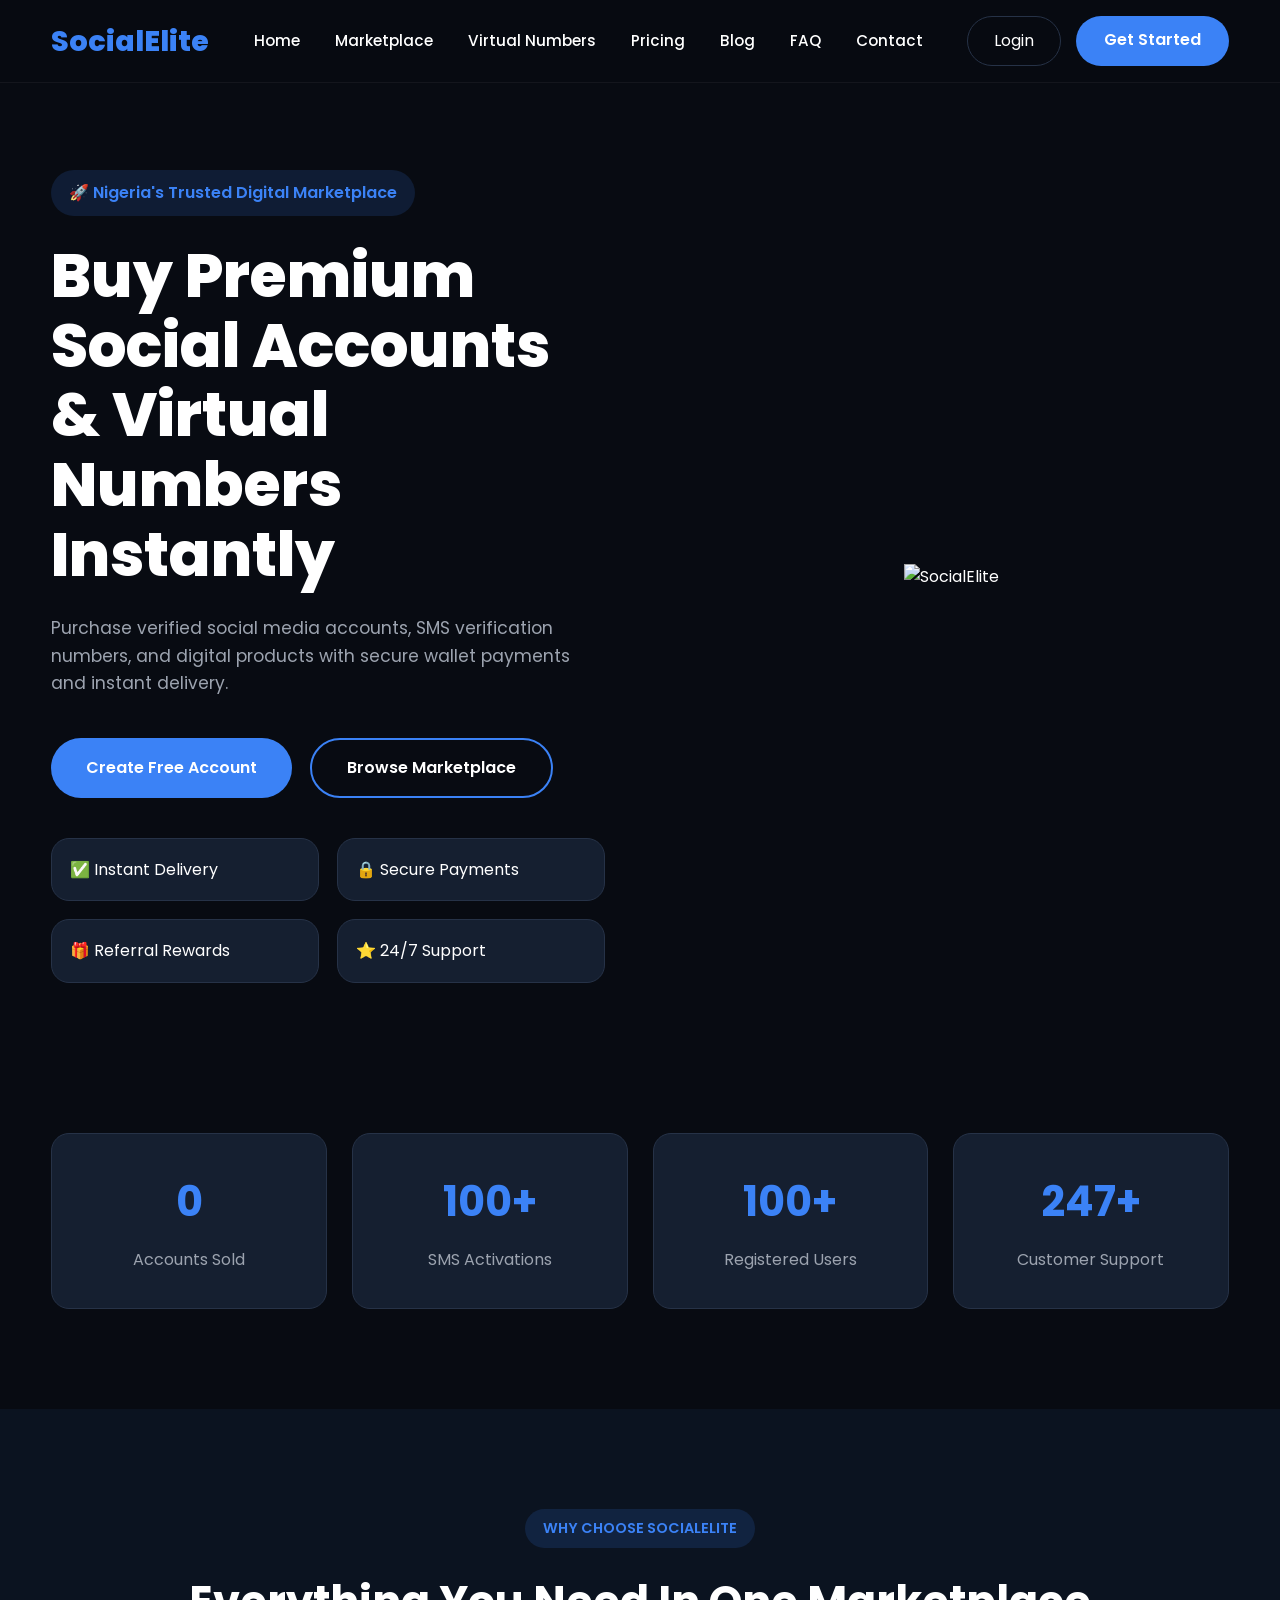
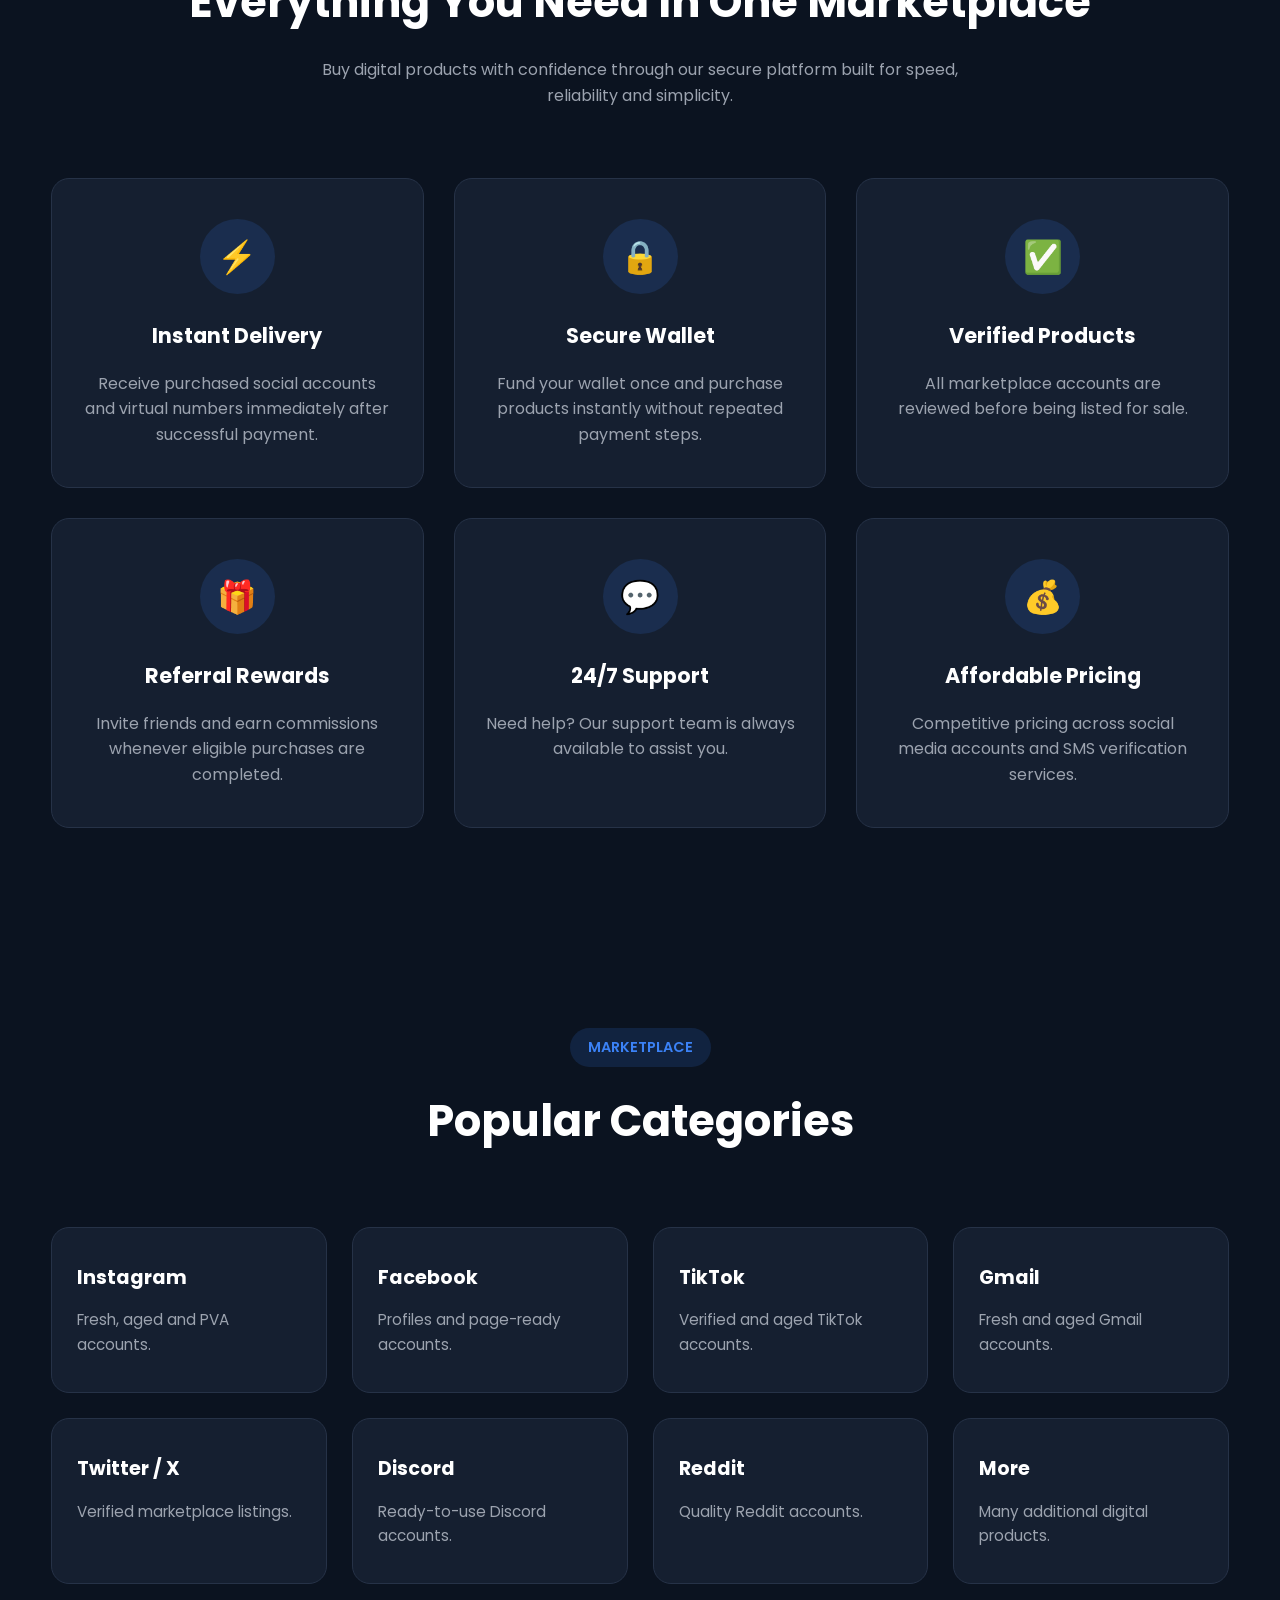
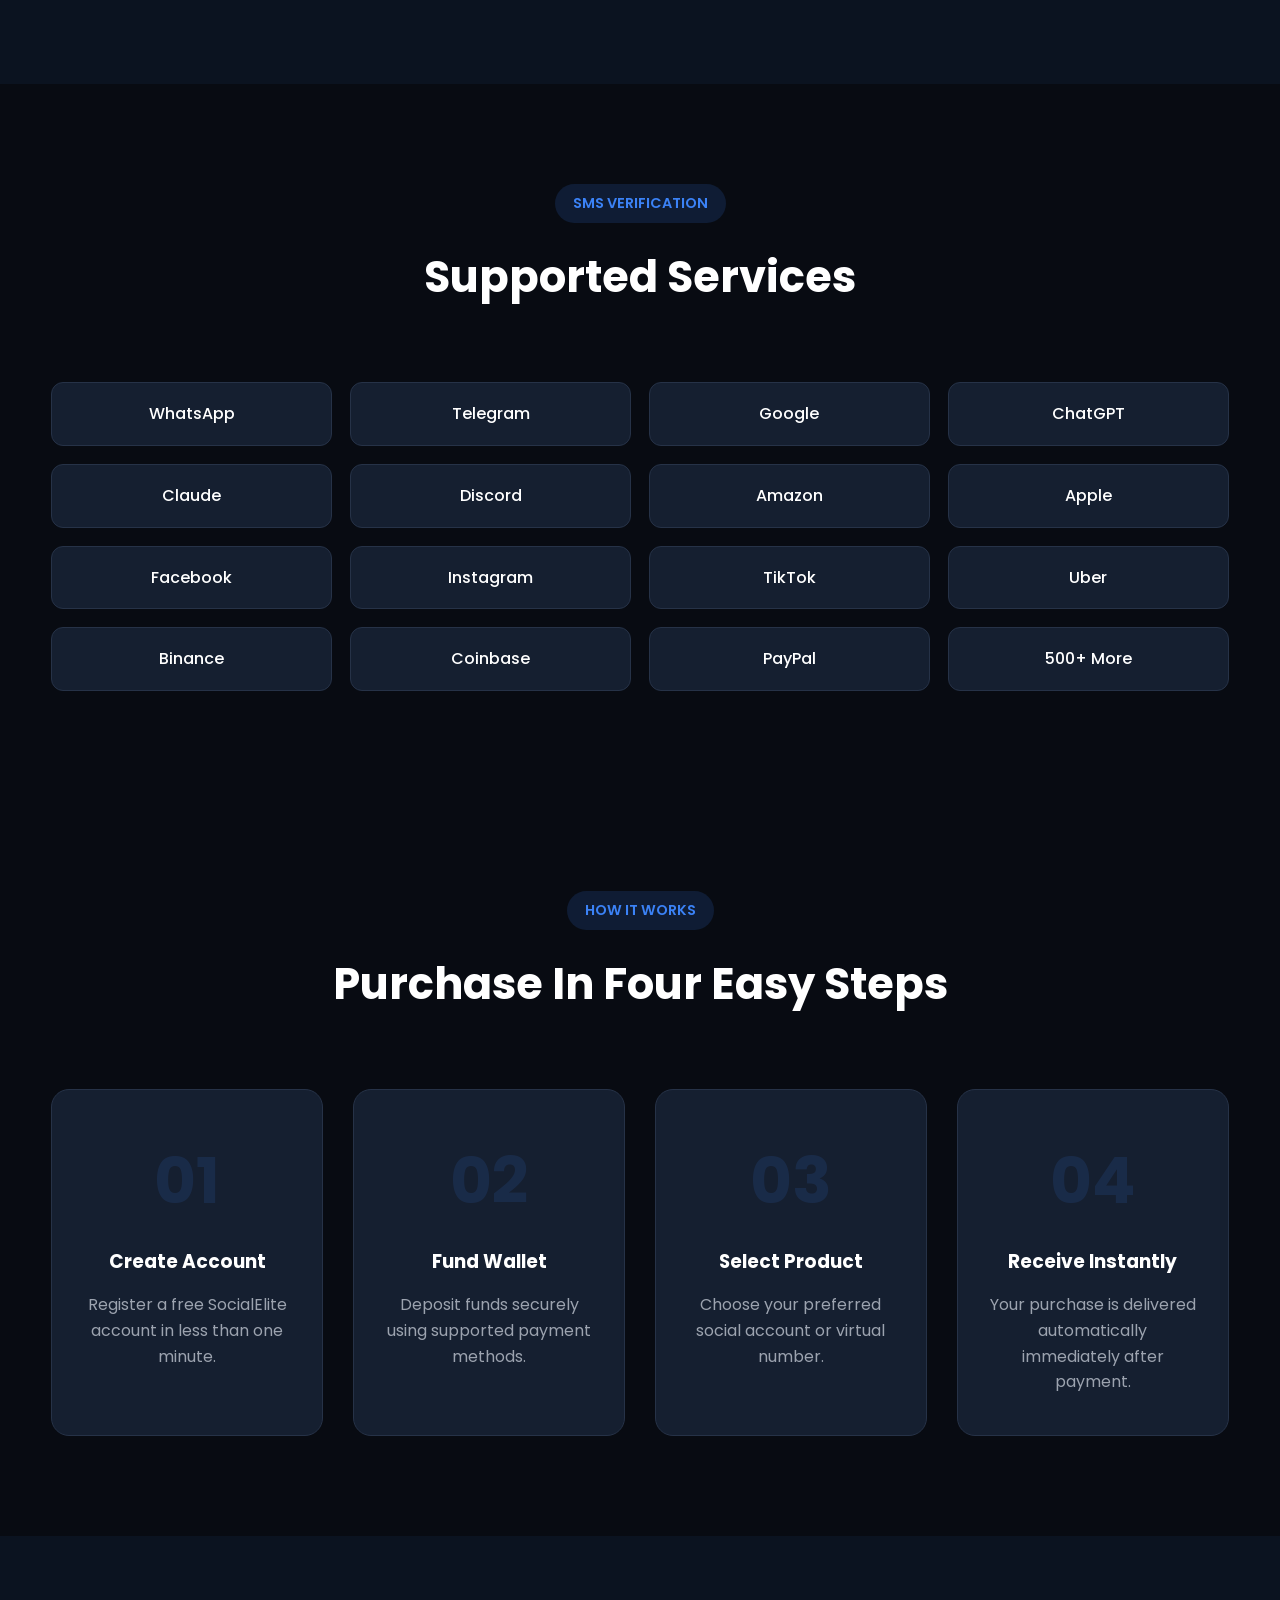
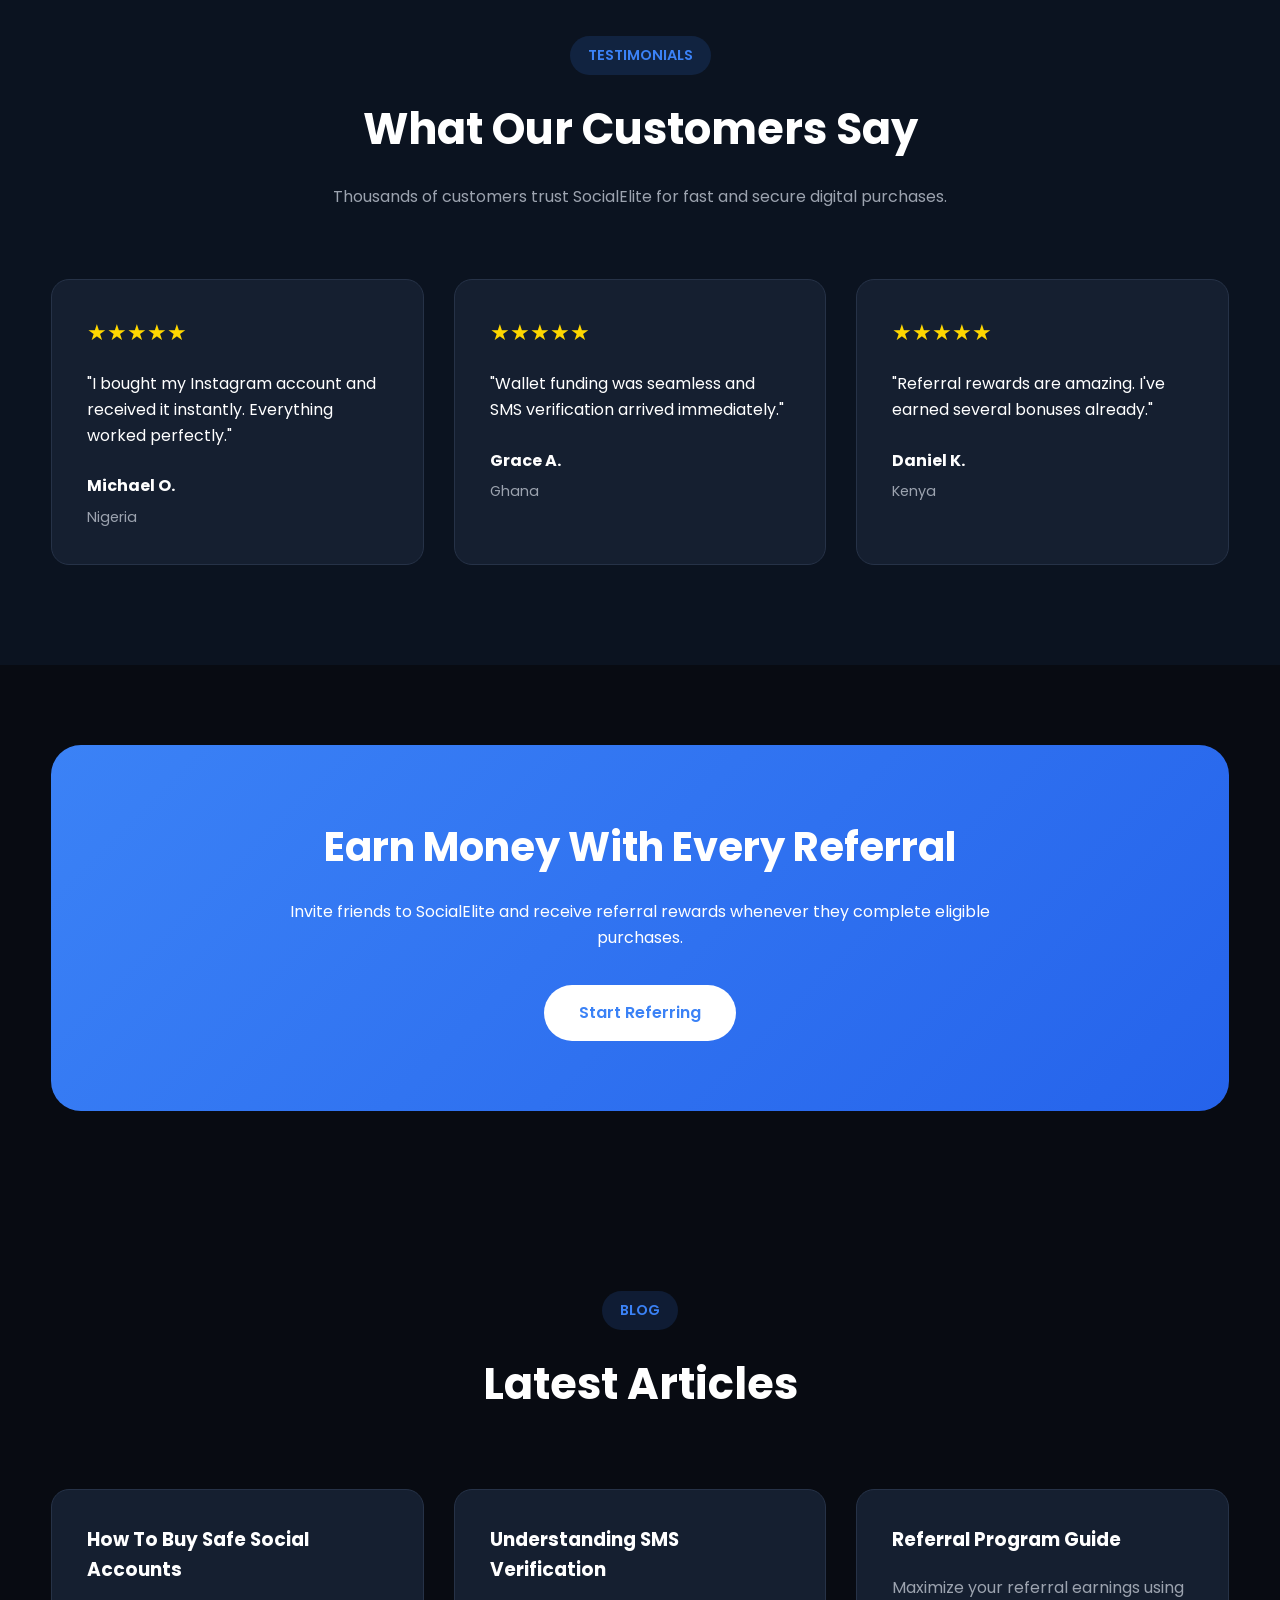
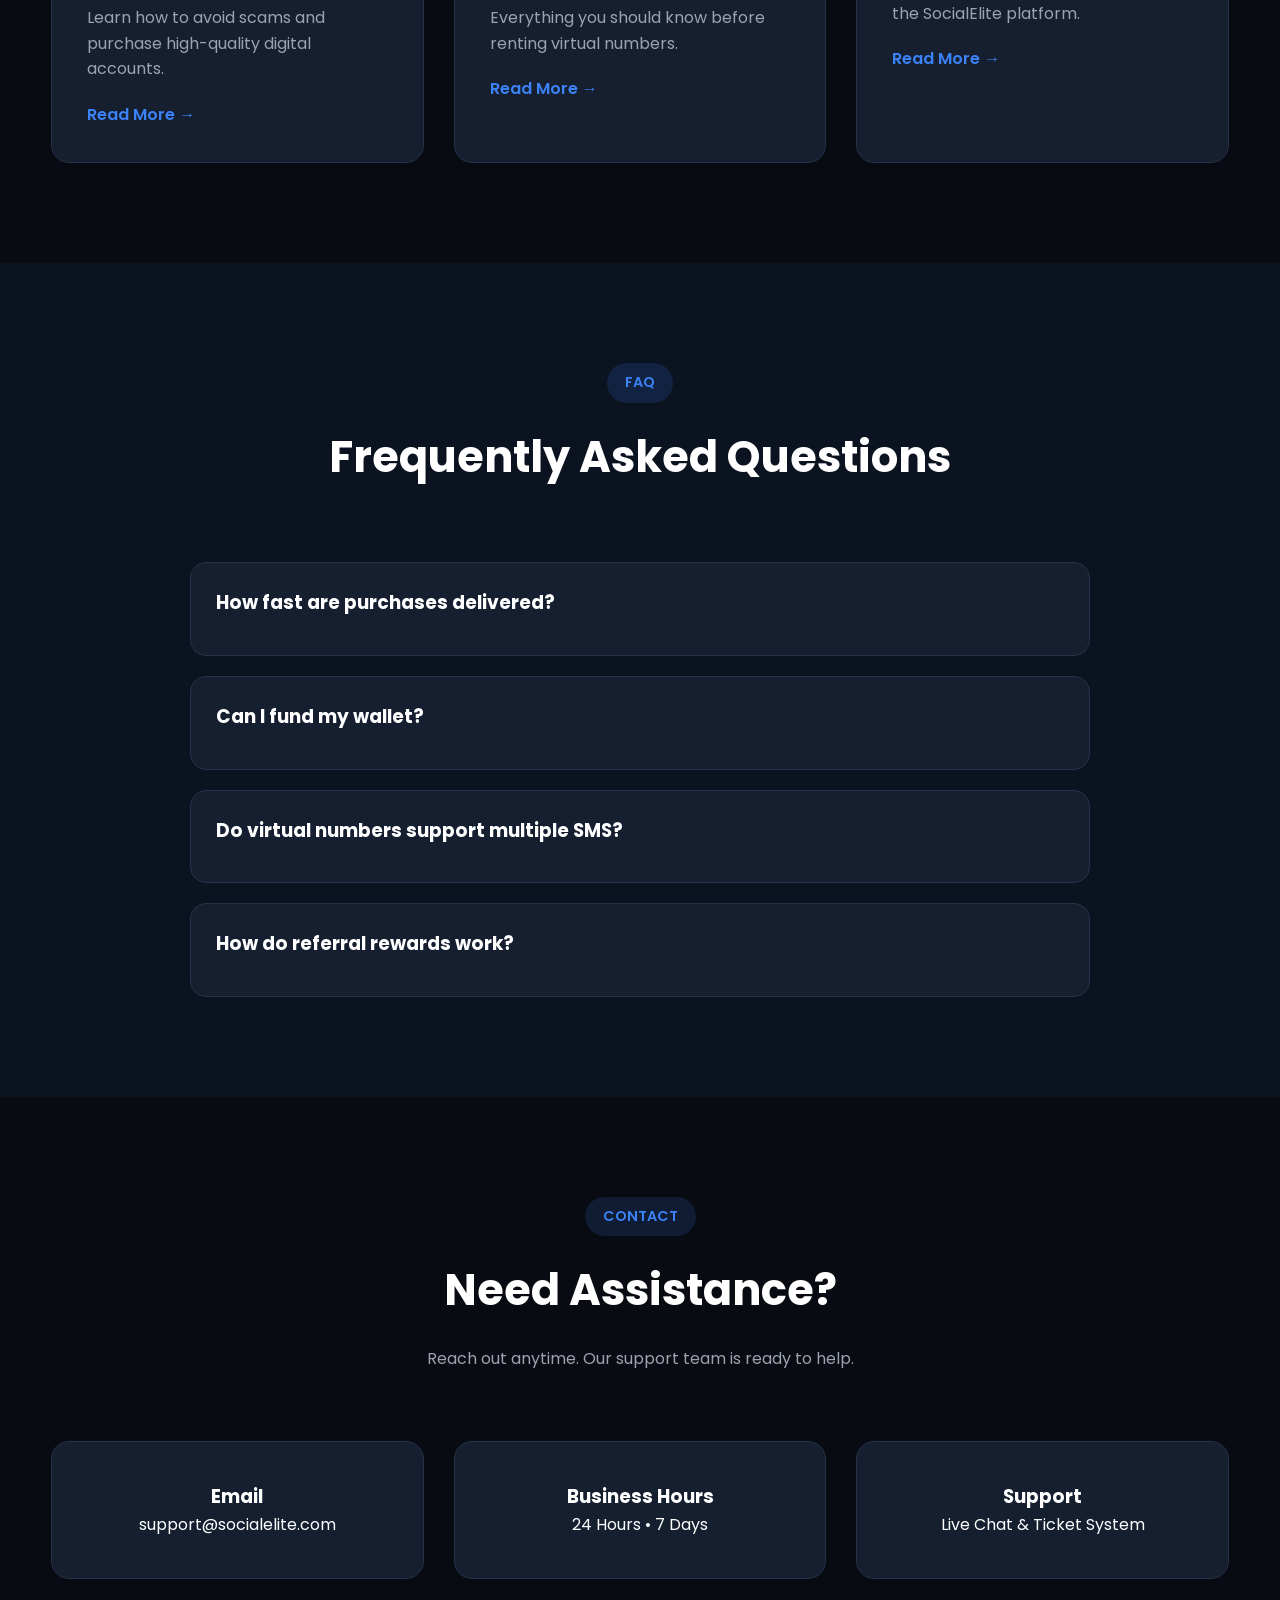
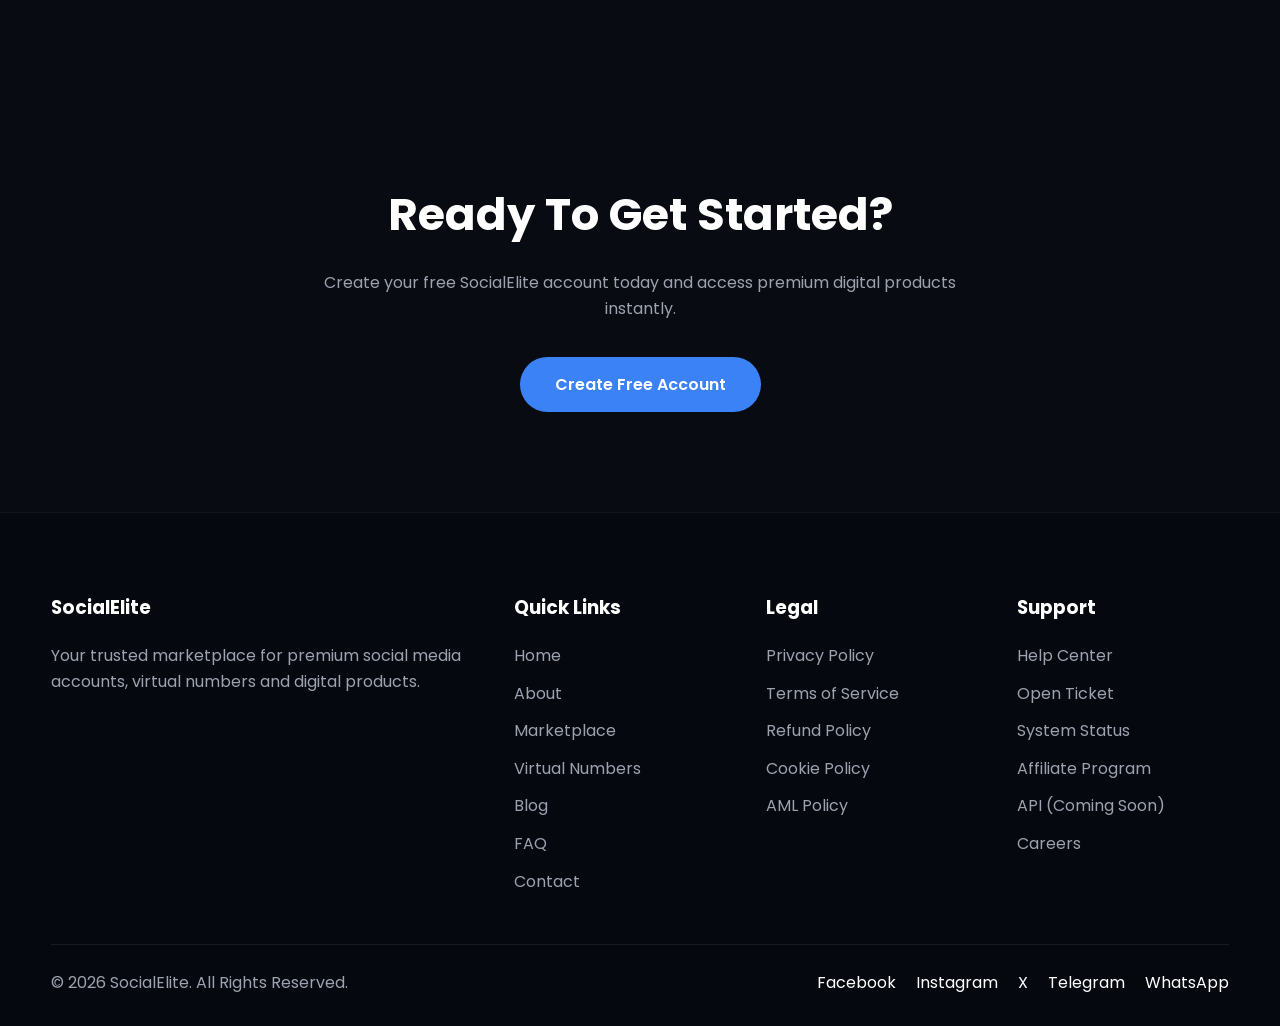
==== commit 79e9b290: "Update index.html" ====
--- a/index.html
+++ b/index.html
@@ -58,11 +58,11 @@
 
 <div class="header-buttons">
 
-<a href="../login/login.html" class="login-btn">
+<a href="login/index.html" class="login-btn">
 Login
 </a>
 
-<a href="../signup/signup.html" class="signup-btn">
+<a href="signup/index.html" class="signup-btn">
 Get Started
 </a>
 
@@ -94,11 +94,11 @@
 
 <a href="#contact">Contact</a>
 
-<a href="../login/login.html">
+<a href="login/index.html">
 Login
 </a>
 
-<a href="../signup/signup.html">
+<a href="signup/index.html">
 Create Account
 </a>
 
@@ -132,7 +132,7 @@
 
 <div class="hero-buttons">
 
-<a href="../signup/signup.html" class="primary-btn">
+<a href="signup/index.html" class="primary-btn">
 
 Create Free Account
 
@@ -212,7 +212,7 @@
 
 <h2 data-count="800000">
 
-0
+100k+
 
 </h2>
 
@@ -228,7 +228,7 @@
 
 <h2 data-count="12000">
 
-0
+100k+
 
 </h2>
 
@@ -865,7 +865,7 @@
 
 </p>
 
-<a href="../signup/signup.html" class="primary-btn">
+<a href="signup/index.html" class="primary-btn">
 
 Create Free Account
 
--- a/index.css
+++ b/index.css
@@ -0,0 +1,1476 @@
+/* ==========================
+SOCIALELITE LANDING PAGE
+index.css
+========================== */
+
+*{
+margin:0;
+padding:0;
+box-sizing:border-box;
+}
+
+html{
+scroll-behavior:smooth;
+}
+
+body{
+
+font-family:'Poppins',sans-serif;
+
+background:#080b12;
+
+color:#ffffff;
+
+line-height:1.6;
+
+overflow-x:hidden;
+
+}
+
+img{
+
+display:block;
+
+max-width:100%;
+
+}
+
+a{
+
+text-decoration:none;
+
+color:inherit;
+
+}
+
+ul{
+
+list-style:none;
+
+}
+
+button{
+
+font-family:inherit;
+
+cursor:pointer;
+
+border:none;
+
+outline:none;
+
+}
+
+:root{
+
+--primary:#3b82f6;
+
+--secondary:#2563eb;
+
+--dark:#080b12;
+
+--dark2:#101826;
+
+--card:#151f30;
+
+--border:#263247;
+
+--white:#ffffff;
+
+--gray:#9ca3af;
+
+--success:#22c55e;
+
+--danger:#ef4444;
+
+--radius:18px;
+
+--shadow:0 15px 45px rgba(0,0,0,.35);
+
+}
+
+/* ========================== */
+
+.container{
+
+width:min(1200px,92%);
+
+margin:auto;
+
+}
+
+/* ========================== */
+
+section{
+
+padding:100px 0;
+
+}
+
+/* ========================== */
+
+.section-title{
+
+text-align:center;
+
+margin-bottom:70px;
+
+}
+
+.section-title span{
+
+display:inline-block;
+
+padding:8px 18px;
+
+background:rgba(59,130,246,.15);
+
+color:var(--primary);
+
+border-radius:50px;
+
+font-size:.9rem;
+
+font-weight:600;
+
+margin-bottom:20px;
+
+}
+
+.section-title h2{
+
+font-size:2.7rem;
+
+margin-bottom:20px;
+
+font-weight:700;
+
+}
+
+.section-title p{
+
+color:var(--gray);
+
+max-width:700px;
+
+margin:auto;
+
+}
+
+/* ========================== */
+
+.primary-btn{
+
+display:inline-flex;
+
+align-items:center;
+
+justify-content:center;
+
+padding:15px 35px;
+
+background:var(--primary);
+
+color:#fff;
+
+font-weight:600;
+
+border-radius:50px;
+
+transition:.3s;
+
+}
+
+.primary-btn:hover{
+
+background:var(--secondary);
+
+transform:translateY(-4px);
+
+}
+
+.secondary-btn{
+
+display:inline-flex;
+
+align-items:center;
+
+justify-content:center;
+
+padding:15px 35px;
+
+border:2px solid var(--primary);
+
+border-radius:50px;
+
+font-weight:600;
+
+transition:.3s;
+
+}
+
+.secondary-btn:hover{
+
+background:var(--primary);
+
+}
+
+/* ========================== */
+
+.header{
+
+position:fixed;
+
+top:0;
+
+left:0;
+
+width:100%;
+
+z-index:1000;
+
+background:rgba(8,11,18,.95);
+
+backdrop-filter:blur(15px);
+
+border-bottom:1px solid rgba(255,255,255,.05);
+
+}
+
+.header .container{
+
+display:flex;
+
+align-items:center;
+
+justify-content:space-between;
+
+height:82px;
+
+}
+
+.logo{
+
+font-size:1.8rem;
+
+font-weight:800;
+
+color:var(--primary);
+
+}
+
+.navbar{
+
+display:flex;
+
+align-items:center;
+
+gap:35px;
+
+}
+
+.navbar a{
+
+font-size:.95rem;
+
+font-weight:500;
+
+transition:.3s;
+
+}
+
+.navbar a:hover{
+
+color:var(--primary);
+
+}
+
+.header-buttons{
+
+display:flex;
+
+gap:15px;
+
+}
+
+.login-btn{
+
+padding:11px 26px;
+
+border:1px solid var(--border);
+
+border-radius:50px;
+
+transition:.3s;
+
+}
+
+.login-btn:hover{
+
+background:var(--card);
+
+}
+
+.signup-btn{
+
+padding:11px 28px;
+
+background:var(--primary);
+
+border-radius:50px;
+
+font-weight:600;
+
+transition:.3s;
+
+}
+
+.signup-btn:hover{
+
+background:var(--secondary);
+
+}
+
+.menu-toggle{
+
+display:none;
+
+flex-direction:column;
+
+gap:6px;
+
+cursor:pointer;
+
+}
+
+.menu-toggle span{
+
+width:28px;
+
+height:3px;
+
+background:#fff;
+
+border-radius:20px;
+
+}
+
+.mobile-menu{
+
+position:fixed;
+
+top:82px;
+
+left:-100%;
+
+width:100%;
+
+background:#0d1522;
+
+display:flex;
+
+flex-direction:column;
+
+transition:.35s;
+
+padding:25px;
+
+gap:20px;
+
+z-index:999;
+
+}
+
+.mobile-menu.active{
+
+left:0;
+
+}
+
+/* ========================== */
+
+.hero{
+
+padding-top:170px;
+
+}
+
+.hero-grid{
+
+display:grid;
+
+grid-template-columns:1fr 1fr;
+
+align-items:center;
+
+gap:70px;
+
+}
+
+.hero-badge{
+
+display:inline-block;
+
+padding:10px 18px;
+
+background:rgba(59,130,246,.15);
+
+color:var(--primary);
+
+border-radius:50px;
+
+margin-bottom:25px;
+
+font-weight:600;
+
+}
+
+.hero h1{
+
+font-size:3.8rem;
+
+line-height:1.15;
+
+margin-bottom:25px;
+
+font-weight:800;
+
+}
+
+.hero p{
+
+font-size:1.08rem;
+
+color:var(--gray);
+
+margin-bottom:40px;
+
+}
+
+.hero-buttons{
+
+display:flex;
+
+gap:18px;
+
+flex-wrap:wrap;
+
+margin-bottom:40px;
+
+}
+
+.hero-features{
+
+display:grid;
+
+grid-template-columns:repeat(2,1fr);
+
+gap:18px;
+
+}
+
+.hero-features div{
+
+background:var(--card);
+
+padding:18px;
+
+border-radius:var(--radius);
+
+border:1px solid var(--border);
+
+}
+
+.hero-image{
+
+display:flex;
+
+justify-content:center;
+
+align-items:center;
+
+}
+
+.hero-image img{
+
+max-width:520px;
+
+animation:float 4s ease-in-out infinite;
+
+}
+
+/* ========================== */
+
+.stats{
+
+padding-top:50px;
+
+}
+
+.stats-grid{
+
+display:grid;
+
+grid-template-columns:repeat(4,1fr);
+
+gap:25px;
+
+}
+
+.stat-card{
+
+background:var(--card);
+
+padding:35px;
+
+text-align:center;
+
+border-radius:var(--radius);
+
+border:1px solid var(--border);
+
+transition:.3s;
+
+}
+
+.stat-card:hover{
+
+transform:translateY(-8px);
+
+}
+
+.stat-card h2{
+
+font-size:2.6rem;
+
+color:var(--primary);
+
+margin-bottom:12px;
+
+}
+
+.stat-card p{
+
+color:var(--gray);
+
+}
+/* ==========================
+WHY CHOOSE US
+========================== */
+
+.features-grid{
+
+display:grid;
+
+grid-template-columns:repeat(3,1fr);
+
+gap:30px;
+
+}
+
+.feature-card{
+
+background:var(--card);
+
+padding:40px 30px;
+
+border-radius:var(--radius);
+
+border:1px solid var(--border);
+
+transition:.35s;
+
+text-align:center;
+
+}
+
+.feature-card:hover{
+
+transform:translateY(-10px);
+
+border-color:var(--primary);
+
+box-shadow:var(--shadow);
+
+}
+
+.feature-icon{
+
+width:75px;
+
+height:75px;
+
+margin:auto;
+
+margin-bottom:25px;
+
+display:flex;
+
+align-items:center;
+
+justify-content:center;
+
+font-size:2rem;
+
+border-radius:50%;
+
+background:rgba(59,130,246,.15);
+
+}
+
+.feature-card h3{
+
+margin-bottom:18px;
+
+font-size:1.3rem;
+
+}
+
+.feature-card p{
+
+color:var(--gray);
+
+}
+
+/* ==========================
+MARKETPLACE
+========================== */
+
+.category-grid{
+
+display:grid;
+
+grid-template-columns:repeat(4,1fr);
+
+gap:25px;
+
+}
+
+.category-card{
+
+background:var(--card);
+
+padding:35px 25px;
+
+border-radius:var(--radius);
+
+border:1px solid var(--border);
+
+transition:.3s;
+
+cursor:pointer;
+
+}
+
+.category-card:hover{
+
+background:var(--primary);
+
+transform:translateY(-8px);
+
+}
+
+.category-card:hover p{
+
+color:#fff;
+
+}
+
+.category-card h3{
+
+margin-bottom:15px;
+
+font-size:1.2rem;
+
+}
+
+.category-card p{
+
+color:var(--gray);
+
+font-size:.95rem;
+
+}
+
+/* ==========================
+SMS SERVICES
+========================== */
+
+.service-grid{
+
+display:grid;
+
+grid-template-columns:repeat(4,1fr);
+
+gap:18px;
+
+}
+
+.service-grid span{
+
+background:var(--card);
+
+padding:18px;
+
+border-radius:12px;
+
+text-align:center;
+
+border:1px solid var(--border);
+
+font-weight:500;
+
+transition:.3s;
+
+}
+
+.service-grid span:hover{
+
+background:var(--primary);
+
+transform:translateY(-5px);
+
+}
+
+/* ==========================
+HOW IT WORKS
+========================== */
+
+.steps-grid{
+
+display:grid;
+
+grid-template-columns:repeat(4,1fr);
+
+gap:30px;
+
+}
+
+.step{
+
+background:var(--card);
+
+padding:40px 30px;
+
+text-align:center;
+
+border-radius:var(--radius);
+
+border:1px solid var(--border);
+
+transition:.3s;
+
+position:relative;
+
+overflow:hidden;
+
+}
+
+.step:hover{
+
+transform:translateY(-8px);
+
+}
+
+.step h1{
+
+font-size:4rem;
+
+opacity:.12;
+
+color:var(--primary);
+
+margin-bottom:15px;
+
+}
+
+.step h3{
+
+margin-bottom:15px;
+
+}
+
+.step p{
+
+color:var(--gray);
+
+}
+
+/* ==========================
+COMMON CARD EFFECT
+========================== */
+
+.feature-card,
+
+.category-card,
+
+.step,
+
+.stat-card{
+
+position:relative;
+
+overflow:hidden;
+
+}
+
+.feature-card::before,
+
+.category-card::before,
+
+.step::before,
+
+.stat-card::before{
+
+content:"";
+
+position:absolute;
+
+left:-120%;
+
+top:0;
+
+width:80%;
+
+height:100%;
+
+background:linear-gradient(
+
+90deg,
+
+transparent,
+
+rgba(255,255,255,.08),
+
+transparent
+
+);
+
+transition:.7s;
+
+}
+
+.feature-card:hover::before,
+
+.category-card:hover::before,
+
+.step:hover::before,
+
+.stat-card:hover::before{
+
+left:140%;
+
+}
+
+/* ==========================
+SECTION BACKGROUNDS
+========================== */
+
+.marketplace{
+
+background:#0b1320;
+
+}
+
+.numbers{
+
+background:#080b12;
+
+}
+
+.why-us{
+
+background:#0b1320;
+
+}
+
+.how-it-works{
+
+background:#080b12;
+
+}
+/* ==========================
+TESTIMONIALS
+========================== */
+
+.testimonials{
+
+background:#0b1320;
+
+}
+
+.testimonial-grid{
+
+display:grid;
+
+grid-template-columns:repeat(3,1fr);
+
+gap:30px;
+
+}
+
+.testimonial-card{
+
+background:var(--card);
+
+padding:35px;
+
+border-radius:var(--radius);
+
+border:1px solid var(--border);
+
+transition:.35s;
+
+}
+
+.testimonial-card:hover{
+
+transform:translateY(-8px);
+
+box-shadow:var(--shadow);
+
+}
+
+.testimonial-card p:first-child{
+
+font-size:1.4rem;
+
+color:#FFD700;
+
+margin-bottom:20px;
+
+}
+
+.testimonial-card h4{
+
+margin-top:25px;
+
+margin-bottom:5px;
+
+}
+
+.testimonial-card span{
+
+color:var(--gray);
+
+font-size:.9rem;
+
+}
+
+/* ==========================
+REFERRAL
+========================== */
+
+.referral{
+
+padding:80px 0;
+
+}
+
+.referral-box{
+
+background:linear-gradient(135deg,var(--primary),var(--secondary));
+
+padding:70px;
+
+border-radius:30px;
+
+text-align:center;
+
+}
+
+.referral-box h2{
+
+font-size:2.5rem;
+
+margin-bottom:20px;
+
+}
+
+.referral-box p{
+
+max-width:700px;
+
+margin:auto;
+
+margin-bottom:35px;
+
+color:#fff;
+
+}
+
+.referral-box .primary-btn{
+
+background:#fff;
+
+color:var(--primary);
+
+}
+
+/* ==========================
+BLOG
+========================== */
+
+.blog{
+
+background:#080b12;
+
+}
+
+.blog-grid{
+
+display:grid;
+
+grid-template-columns:repeat(3,1fr);
+
+gap:30px;
+
+}
+
+.blog-card{
+
+background:var(--card);
+
+padding:35px;
+
+border-radius:var(--radius);
+
+border:1px solid var(--border);
+
+transition:.35s;
+
+}
+
+.blog-card:hover{
+
+transform:translateY(-8px);
+
+}
+
+.blog-card h3{
+
+margin-bottom:20px;
+
+}
+
+.blog-card p{
+
+color:var(--gray);
+
+margin-bottom:20px;
+
+}
+
+.blog-card a{
+
+color:var(--primary);
+
+font-weight:600;
+
+}
+
+/* ==========================
+FAQ
+========================== */
+
+.faq{
+
+background:#0b1320;
+
+}
+
+.faq-list{
+
+max-width:900px;
+
+margin:auto;
+
+display:flex;
+
+flex-direction:column;
+
+gap:20px;
+
+}
+
+.faq-item{
+
+background:var(--card);
+
+padding:25px;
+
+border-radius:16px;
+
+border:1px solid var(--border);
+
+}
+
+.faq-item h3{
+
+margin-bottom:12px;
+
+}
+
+.faq-item p{
+
+color:var(--gray);
+
+}
+
+/* ==========================
+CONTACT
+========================== */
+
+.contact-grid{
+
+display:grid;
+
+grid-template-columns:repeat(3,1fr);
+
+gap:30px;
+
+text-align:center;
+
+}
+
+.contact-grid div{
+
+background:var(--card);
+
+padding:40px;
+
+border-radius:var(--radius);
+
+border:1px solid var(--border);
+
+}
+
+/* ==========================
+CTA
+========================== */
+
+.cta{
+
+text-align:center;
+
+}
+
+.cta h2{
+
+font-size:2.8rem;
+
+margin-bottom:20px;
+
+}
+
+.cta p{
+
+max-width:700px;
+
+margin:auto;
+
+margin-bottom:35px;
+
+color:var(--gray);
+
+}
+
+/* ==========================
+FOOTER
+========================== */
+
+.footer{
+
+background:#05080f;
+
+padding:80px 0 30px;
+
+border-top:1px solid rgba(255,255,255,.05);
+
+}
+
+.footer-grid{
+
+display:grid;
+
+grid-template-columns:2fr 1fr 1fr 1fr;
+
+gap:40px;
+
+margin-bottom:50px;
+
+}
+
+.footer h3{
+
+margin-bottom:20px;
+
+}
+
+.footer p{
+
+color:var(--gray);
+
+}
+
+.footer ul{
+
+display:flex;
+
+flex-direction:column;
+
+gap:12px;
+
+}
+
+.footer ul a{
+
+color:var(--gray);
+
+transition:.3s;
+
+}
+
+.footer ul a:hover{
+
+color:var(--primary);
+
+padding-left:6px;
+
+}
+
+.footer hr{
+
+border:none;
+
+height:1px;
+
+background:rgba(255,255,255,.08);
+
+margin-bottom:25px;
+
+}
+
+.footer-bottom{
+
+display:flex;
+
+justify-content:space-between;
+
+align-items:center;
+
+gap:20px;
+
+flex-wrap:wrap;
+
+}
+
+.footer-bottom p{
+
+color:var(--gray);
+
+}
+
+.social-links{
+
+display:flex;
+
+gap:20px;
+
+flex-wrap:wrap;
+
+}
+
+.social-links a{
+
+transition:.3s;
+
+}
+
+.social-links a:hover{
+
+color:var(--primary);
+
+}
+
+/* ==========================
+ANIMATIONS
+========================== */
+
+@keyframes float{
+
+0%{
+
+transform:translateY(0);
+
+}
+
+50%{
+
+transform:translateY(-18px);
+
+}
+
+100%{
+
+transform:translateY(0);
+
+}
+
+}
+
+@keyframes fadeUp{
+
+from{
+
+opacity:0;
+
+transform:translateY(30px);
+
+}
+
+to{
+
+opacity:1;
+
+transform:translateY(0);
+
+}
+
+}
+
+section{
+
+animation:fadeUp .7s ease;
+
+}
+
+/* ==========================
+RESPONSIVE
+========================== */
+
+@media(max-width:1024px){
+
+.hero-grid,
+
+.features-grid,
+
+.category-grid,
+
+.service-grid,
+
+.steps-grid,
+
+.testimonial-grid,
+
+.blog-grid,
+
+.contact-grid,
+
+.footer-grid,
+
+.stats-grid{
+
+grid-template-columns:repeat(2,1fr);
+
+}
+
+.hero h1{
+
+font-size:3rem;
+
+}
+
+}
+
+@media(max-width:768px){
+
+.navbar,
+
+.header-buttons{
+
+display:none;
+
+}
+
+.menu-toggle{
+
+display:flex;
+
+}
+
+.hero-grid,
+
+.features-grid,
+
+.category-grid,
+
+.service-grid,
+
+.steps-grid,
+
+.testimonial-grid,
+
+.blog-grid,
+
+.contact-grid,
+
+.footer-grid,
+
+.stats-grid{
+
+grid-template-columns:1fr;
+
+}
+
+.hero{
+
+text-align:center;
+
+}
+
+.hero-buttons{
+
+justify-content:center;
+
+}
+
+.hero-features{
+
+grid-template-columns:1fr;
+
+}
+
+.section-title h2{
+
+font-size:2rem;
+
+}
+
+.hero h1{
+
+font-size:2.3rem;
+
+}
+
+.referral-box{
+
+padding:45px 25px;
+
+}
+
+.referral-box h2{
+
+font-size:2rem;
+
+}
+
+.footer-bottom{
+
+flex-direction:column;
+
+text-align:center;
+
+}
+
+}
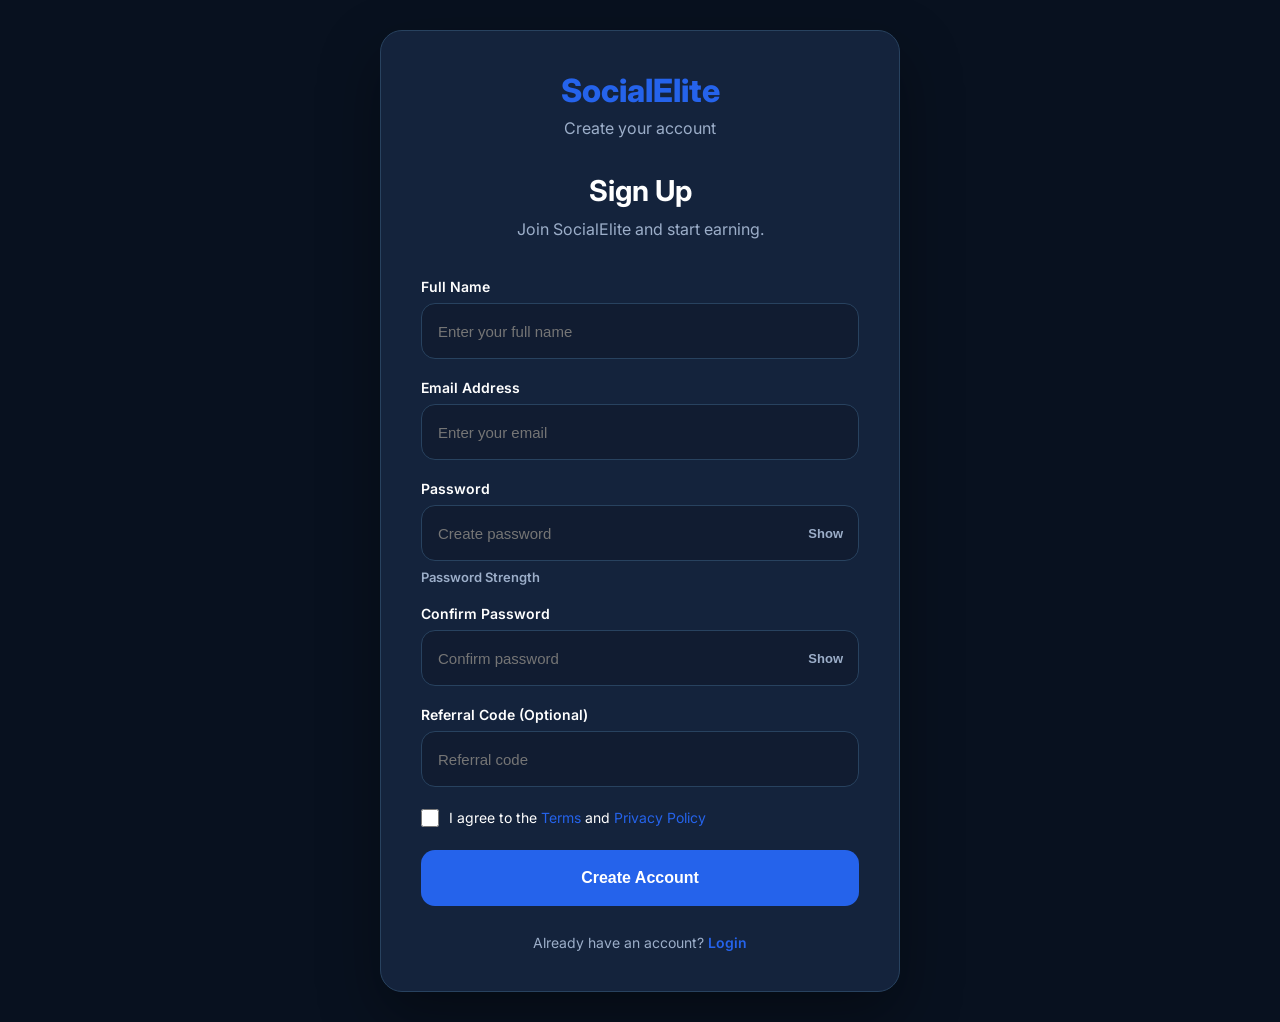
==== commit f459e070: "Revise HTML title and meta description Updated title and meta tags for improved SEO and clarity." ====
--- a/index.html
+++ b/index.html
@@ -4,999 +4,649 @@
 <head>
 
 <meta charset="UTF-8">
+
 <meta name="viewport" content="width=device-width, initial-scale=1.0">
 
-<title>SocialElite | Premium Social Accounts & Virtual Numbers</title>
-
-<meta name="description" content="Buy premium social media accounts and virtual phone numbers instantly. Secure wallet, instant delivery, referral rewards and trusted marketplace.">
-
-<meta name="keywords" content="Instagram accounts, Facebook accounts, Gmail accounts, Virtual Numbers, SMS Verification, SocialElite">
-
-<meta name="author" content="SocialElite">
-
-<meta property="og:title" content="SocialElite">
-<meta property="og:description" content="Premium Marketplace For Social Accounts & Virtual Numbers">
-<meta property="og:type" content="website">
-<meta property="og:image" content="../assets/logo.png">
-
-<link rel="preconnect" href="https://fonts.googleapis.com">
-<link rel="preconnect" href="https://fonts.gstatic.com" crossorigin>
-
-<link href="https://fonts.googleapis.com/css2?family=Poppins:wght@300;400;500;600;700;800&display=swap" rel="stylesheet">
-
-<link rel="stylesheet" href="index.css">
+<title>Create Account | SocialElite</title>
+
+<meta name="description"
+content="Create your SocialElite account.">
+
+<link rel="preconnect"
+href="https://fonts.googleapis.com">
+
+<link rel="preconnect"
+href="https://fonts.gstatic.com"
+crossorigin>
+
+<link href="https://fonts.googleapis.com/css2?family=Inter:wght@400;500;600;700;800&display=swap"
+rel="stylesheet">
+
+<style>
+
+:root{
+
+--primary:#2563eb;
+--primaryHover:#1d4ed8;
+
+--background:#08111f;
+--surface:#111c31;
+--card:#14233c;
+
+--border:#28425f;
+
+--text:#ffffff;
+--muted:#9caec9;
+
+--success:#16a34a;
+--danger:#dc2626;
+
+}
+
+*{
+
+margin:0;
+padding:0;
+box-sizing:border-box;
+
+}
+
+body{
+
+font-family:"Inter",sans-serif;
+
+background:var(--background);
+
+color:var(--text);
+
+display:flex;
+
+justify-content:center;
+
+align-items:center;
+
+min-height:100vh;
+
+padding:30px;
+
+}
+
+.container{
+
+width:100%;
+max-width:520px;
+
+}
+
+.card{
+
+background:var(--card);
+
+border:1px solid var(--border);
+
+border-radius:22px;
+
+padding:40px;
+
+box-shadow:0 25px 60px rgba(0,0,0,.35);
+
+animation:fade .35s ease;
+
+}
+
+.logo{
+
+text-align:center;
+
+margin-bottom:35px;
+
+}
+
+.logo h1{
+
+font-size:2rem;
+
+font-weight:800;
+
+color:var(--primary);
+
+}
+
+.logo p{
+
+margin-top:8px;
+
+color:var(--muted);
+
+}
+
+h2{
+
+text-align:center;
+
+margin-bottom:8px;
+
+font-size:1.8rem;
+
+}
+
+.subtitle{
+
+text-align:center;
+
+color:var(--muted);
+
+margin-bottom:35px;
+
+line-height:1.7;
+
+}
+
+.form-group{
+
+margin-bottom:20px;
+
+}
+
+label{
+
+display:block;
+
+margin-bottom:8px;
+
+font-size:14px;
+
+font-weight:600;
+
+}
+
+input{
+
+width:100%;
+
+height:56px;
+
+padding:0 16px;
+
+border:1px solid var(--border);
+
+border-radius:14px;
+
+background:var(--surface);
+
+color:#fff;
+
+font-size:15px;
+
+outline:none;
+
+transition:.25s;
+
+}
+
+input:focus{
+
+border-color:var(--primary);
+
+box-shadow:0 0 0 3px rgba(37,99,235,.18);
+
+}
+
+.password-wrapper{
+
+position:relative;
+
+}
+
+.password-toggle{
+
+position:absolute;
+
+right:16px;
+
+top:50%;
+
+transform:translateY(-50%);
+
+background:none;
+
+border:none;
+
+color:var(--muted);
+
+cursor:pointer;
+
+font-size:13px;
+
+font-weight:700;
+
+}
+
+#strength{
+
+margin-top:8px;
+
+font-size:13px;
+
+font-weight:600;
+
+color:var(--muted);
+
+}
+
+.checkbox{
+
+display:flex;
+
+align-items:flex-start;
+
+gap:10px;
+
+margin-top:5px;
+
+}
+
+.checkbox input{
+
+width:18px;
+
+height:18px;
+
+margin-top:2px;
+
+}
+
+.checkbox label{
+
+margin:0;
+
+font-size:14px;
+
+font-weight:400;
+
+line-height:1.6;
+
+}
+
+.checkbox a{
+
+color:var(--primary);
+
+text-decoration:none;
+
+}
+
+button[type="submit"]{
+
+width:100%;
+
+height:56px;
+
+margin-top:20px;
+
+border:none;
+
+border-radius:14px;
+
+background:var(--primary);
+
+color:#fff;
+
+font-size:16px;
+
+font-weight:700;
+
+cursor:pointer;
+
+transition:.25s;
+
+}
+
+button[type="submit"]:hover{
+
+background:var(--primaryHover);
+
+}
+
+.message{
+
+margin-top:20px;
+
+padding:14px;
+
+border-radius:12px;
+
+display:none;
+
+font-size:14px;
+
+line-height:1.6;
+
+}
+
+.success{
+
+background:rgba(22,163,74,.15);
+
+border:1px solid rgba(22,163,74,.4);
+
+color:#6ee7a3;
+
+}
+
+.error{
+
+background:rgba(220,38,38,.15);
+
+border:1px solid rgba(220,38,38,.4);
+
+color:#fca5a5;
+
+}
+
+.footer{
+
+margin-top:28px;
+
+text-align:center;
+
+font-size:14px;
+
+color:var(--muted);
+
+}
+
+.footer a{
+
+color:var(--primary);
+
+text-decoration:none;
+
+font-weight:600;
+
+}
+
+.loading{
+
+position:fixed;
+
+top:0;
+
+left:0;
+
+width:100%;
+
+height:100%;
+
+background:rgba(8,17,31,.94);
+
+display:none;
+
+justify-content:center;
+
+align-items:center;
+
+flex-direction:column;
+
+z-index:9999;
+
+}
+
+.spinner{
+
+width:60px;
+
+height:60px;
+
+border:5px solid rgba(255,255,255,.15);
+
+border-top:5px solid var(--primary);
+
+border-radius:50%;
+
+animation:spin 1s linear infinite;
+
+margin-bottom:20px;
+
+}
+
+.loading p{
+
+font-weight:600;
+
+}
+
+@keyframes spin{
+
+to{
+
+transform:rotate(360deg);
+
+}
+
+}
+
+@keyframes fade{
+
+from{
+
+opacity:0;
+
+transform:translateY(15px);
+
+}
+
+to{
+
+opacity:1;
+
+transform:translateY(0);
+
+}
+
+}
+
+@media(max-width:600px){
+
+.card{
+
+padding:28px 22px;
+
+}
+
+h2{
+
+font-size:1.5rem;
+
+}
+
+}
+
+</style>
 
 </head>
 
 <body>
 
-<header class="header">
+<div class="loading" id="loading">
+
+<div class="spinner"></div>
+
+<p>Sending verification code...</p>
+
+</div>
 
 <div class="container">
 
-<a href="#" class="logo">
-SocialElite
+<div class="card">
+
+<div class="logo">
+
+<h1>SocialElite</h1>
+
+<p>Create your account</p>
+
+</div>
+
+<h2>Sign Up</h2>
+
+<p class="subtitle">
+
+Join SocialElite and start earning.
+
+</p>
+
+<form id="signupForm">
+
+<div class="form-group">
+
+<label>Full Name</label>
+
+<input
+type="text"
+id="fullName"
+placeholder="Enter your full name"
+required>
+
+</div>
+
+<div class="form-group">
+
+<label>Email Address</label>
+
+<input
+type="email"
+id="email"
+placeholder="Enter your email"
+required>
+
+</div>
+
+<div class="form-group">
+
+<label>Password</label>
+
+<div class="password-wrapper">
+
+<input
+type="password"
+id="password"
+placeholder="Create password"
+required>
+
+<button
+type="button"
+class="password-toggle"
+id="togglePassword">
+
+Show
+
+</button>
+
+</div>
+
+<div id="strength">
+
+Password Strength
+
+</div>
+
+</div>
+
+<div class="form-group">
+
+<label>Confirm Password</label>
+
+<div class="password-wrapper">
+
+<input
+type="password"
+id="confirmPassword"
+placeholder="Confirm password"
+required>
+
+<button
+type="button"
+class="password-toggle"
+id="toggleConfirm">
+
+Show
+
+</button>
+
+</div>
+
+</div>
+
+<div class="form-group">
+
+<label>Referral Code (Optional)</label>
+
+<input
+type="text"
+id="referralCode"
+placeholder="Referral code">
+
+</div>
+
+<div class="checkbox">
+
+<input
+type="checkbox"
+id="agree">
+
+<label for="agree">
+
+I agree to the
+
+<a href="/terms/">Terms</a>
+
+and
+
+<a href="/privacy/">Privacy Policy</a>
+
+</label>
+
+</div>
+
+<button type="submit">
+
+Create Account
+
+</button>
+
+<div
+id="success"
+class="message success">
+
+</div>
+
+<div
+id="error"
+class="message error">
+
+</div>
+
+</form>
+
+<div class="footer">
+
+Already have an account?
+
+<a href="/login/">
+
+Login
+
 </a>
 
-<nav class="navbar">
-
-<a href="#">Home</a>
-
-<a href="#marketplace">Marketplace</a>
-
-<a href="#numbers">Virtual Numbers</a>
-
-<a href="#pricing">Pricing</a>
-
-<a href="#blog">Blog</a>
-
-<a href="#faq">FAQ</a>
-
-<a href="#contact">Contact</a>
-
-</nav>
-
-<div class="header-buttons">
-
-<a href="login/index.html" class="login-btn">
-Login
-</a>
-
-<a href="signup/index.html" class="signup-btn">
-Get Started
-</a>
-
-</div>
-
-<div class="menu-toggle">
-
-<span></span>
-<span></span>
-<span></span>
-
-</div>
-
-</div>
-
-<div class="mobile-menu">
-
-<a href="#">Home</a>
-
-<a href="#marketplace">Marketplace</a>
-
-<a href="#numbers">Virtual Numbers</a>
-
-<a href="#pricing">Pricing</a>
-
-<a href="#blog">Blog</a>
-
-<a href="#faq">FAQ</a>
-
-<a href="#contact">Contact</a>
-
-<a href="login/index.html">
-Login
-</a>
-
-<a href="signup/index.html">
-Create Account
-</a>
-
-</div>
-
-</header>
-
-<section class="hero">
-
-<div class="container hero-grid">
-
-<div class="hero-content">
-
-<span class="hero-badge">
-
-🚀 Nigeria's Trusted Digital Marketplace
-
-</span>
-
-<h1>
-
-Buy Premium Social Accounts & Virtual Numbers Instantly
-
-</h1>
-
-<p>
-
-Purchase verified social media accounts, SMS verification numbers, and digital products with secure wallet payments and instant delivery.
-
-</p>
-
-<div class="hero-buttons">
-
-<a href="signup/index.html" class="primary-btn">
-
-Create Free Account
-
-</a>
-
-<a href="#marketplace" class="secondary-btn">
-
-Browse Marketplace
-
-</a>
-
-</div>
-
-<div class="hero-features">
-
-<div>
-
-✅ Instant Delivery
-
-</div>
-
-<div>
-
-🔒 Secure Payments
-
-</div>
-
-<div>
-
-🎁 Referral Rewards
-
-</div>
-
-<div>
-
-⭐ 24/7 Support
-
-</div>
-
-</div>
-
-</div>
-
-<div class="hero-image">
-
-<img src="../assets/hero.png" alt="SocialElite">
-
-</div>
-
-</div>
-
-</section>
-
-<section class="stats">
-
-<div class="container">
-
-<div class="stats-grid">
-
-<div class="stat-card">
-
-<h2 data-count="25000">
-
-0
-
-</h2>
-
-<p>
-
-Accounts Sold
-
-</p>
-
-</div>
-
-<div class="stat-card">
-
-<h2 data-count="800000">
-
-100k+
-
-</h2>
-
-<p>
-
-SMS Activations
-
-</p>
-
-</div>
-
-<div class="stat-card">
-
-<h2 data-count="12000">
-
-100k+
-
-</h2>
-
-<p>
-
-Registered Users
-
-</p>
-
-</div>
-
-<div class="stat-card">
-
-<h2>
-
-24/7
-
-</h2>
-
-<p>
-
-Customer Support
-
-</p>
-
-</div>
-
-</div>
-
-</div>
-
-</section>
-
-<!-- Continue in Part 2 -->
-<!-- ===========================
-WHY CHOOSE US
-============================ -->
-
-<section class="why-us" id="about">
-
-<div class="container">
-
-<div class="section-title">
-
-<span>WHY CHOOSE SOCIALELITE</span>
-
-<h2>Everything You Need In One Marketplace</h2>
-
-<p>
-
-Buy digital products with confidence through our secure platform built for speed, reliability and simplicity.
-
-</p>
-
-</div>
-
-<div class="features-grid">
-
-<div class="feature-card">
-
-<div class="feature-icon">⚡</div>
-
-<h3>Instant Delivery</h3>
-
-<p>
-
-Receive purchased social accounts and virtual numbers immediately after successful payment.
-
-</p>
-
-</div>
-
-<div class="feature-card">
-
-<div class="feature-icon">🔒</div>
-
-<h3>Secure Wallet</h3>
-
-<p>
-
-Fund your wallet once and purchase products instantly without repeated payment steps.
-
-</p>
-
-</div>
-
-<div class="feature-card">
-
-<div class="feature-icon">✅</div>
-
-<h3>Verified Products</h3>
-
-<p>
-
-All marketplace accounts are reviewed before being listed for sale.
-
-</p>
-
-</div>
-
-<div class="feature-card">
-
-<div class="feature-icon">🎁</div>
-
-<h3>Referral Rewards</h3>
-
-<p>
-
-Invite friends and earn commissions whenever eligible purchases are completed.
-
-</p>
-
-</div>
-
-<div class="feature-card">
-
-<div class="feature-icon">💬</div>
-
-<h3>24/7 Support</h3>
-
-<p>
-
-Need help? Our support team is always available to assist you.
-
-</p>
-
-</div>
-
-<div class="feature-card">
-
-<div class="feature-icon">💰</div>
-
-<h3>Affordable Pricing</h3>
-
-<p>
-
-Competitive pricing across social media accounts and SMS verification services.
-
-</p>
-
-</div>
-
-</div>
-
-</div>
-
-</section>
-
-<!-- ===========================
-MARKETPLACE
-============================ -->
-
-<section class="marketplace" id="marketplace">
-
-<div class="container">
-
-<div class="section-title">
-
-<span>MARKETPLACE</span>
-
-<h2>Popular Categories</h2>
-
-</div>
-
-<div class="category-grid">
-
-<div class="category-card">
-<h3>Instagram</h3>
-<p>Fresh, aged and PVA accounts.</p>
-</div>
-
-<div class="category-card">
-<h3>Facebook</h3>
-<p>Profiles and page-ready accounts.</p>
-</div>
-
-<div class="category-card">
-<h3>TikTok</h3>
-<p>Verified and aged TikTok accounts.</p>
-</div>
-
-<div class="category-card">
-<h3>Gmail</h3>
-<p>Fresh and aged Gmail accounts.</p>
-</div>
-
-<div class="category-card">
-<h3>Twitter / X</h3>
-<p>Verified marketplace listings.</p>
-</div>
-
-<div class="category-card">
-<h3>Discord</h3>
-<p>Ready-to-use Discord accounts.</p>
-</div>
-
-<div class="category-card">
-<h3>Reddit</h3>
-<p>Quality Reddit accounts.</p>
-</div>
-
-<div class="category-card">
-<h3>More</h3>
-<p>Many additional digital products.</p>
-</div>
-
-</div>
-
-</div>
-
-</section>
-
-<!-- ===========================
-SMS SERVICES
-============================ -->
-
-<section class="numbers" id="numbers">
-
-<div class="container">
-
-<div class="section-title">
-
-<span>SMS VERIFICATION</span>
-
-<h2>Supported Services</h2>
-
-</div>
-
-<div class="service-grid">
-
-<span>WhatsApp</span>
-<span>Telegram</span>
-<span>Google</span>
-<span>ChatGPT</span>
-<span>Claude</span>
-<span>Discord</span>
-<span>Amazon</span>
-<span>Apple</span>
-<span>Facebook</span>
-<span>Instagram</span>
-<span>TikTok</span>
-<span>Uber</span>
-<span>Binance</span>
-<span>Coinbase</span>
-<span>PayPal</span>
-<span>500+ More</span>
-
-</div>
-
-</div>
-
-</section>
-
-<!-- ===========================
-HOW IT WORKS
-============================ -->
-
-<section class="how-it-works">
-
-<div class="container">
-
-<div class="section-title">
-
-<span>HOW IT WORKS</span>
-
-<h2>Purchase In Four Easy Steps</h2>
-
-</div>
-
-<div class="steps-grid">
-
-<div class="step">
-
-<h1>01</h1>
-
-<h3>Create Account</h3>
-
-<p>
-
-Register a free SocialElite account in less than one minute.
-
-</p>
-
-</div>
-
-<div class="step">
-
-<h1>02</h1>
-
-<h3>Fund Wallet</h3>
-
-<p>
-
-Deposit funds securely using supported payment methods.
-
-</p>
-
-</div>
-
-<div class="step">
-
-<h1>03</h1>
-
-<h3>Select Product</h3>
-
-<p>
-
-Choose your preferred social account or virtual number.
-
-</p>
-
-</div>
-
-<div class="step">
-
-<h1>04</h1>
-
-<h3>Receive Instantly</h3>
-
-<p>
-
-Your purchase is delivered automatically immediately after payment.
-
-</p>
-
-</div>
-
-</div>
-
-</div>
-
-</section>
-<!-- ===========================
-TESTIMONIALS
-============================ -->
-
-<section class="testimonials">
-
-<div class="container">
-
-<div class="section-title">
-
-<span>TESTIMONIALS</span>
-
-<h2>What Our Customers Say</h2>
-
-<p>Thousands of customers trust SocialElite for fast and secure digital purchases.</p>
-
-</div>
-
-<div class="testimonial-grid">
-
-<div class="testimonial-card">
-
-<p>
-
-★★★★★
-
-</p>
-
-<p>
-
-"I bought my Instagram account and received it instantly. Everything worked perfectly."
-
-</p>
-
-<h4>Michael O.</h4>
-
-<span>Nigeria</span>
-
-</div>
-
-<div class="testimonial-card">
-
-<p>
-
-★★★★★
-
-</p>
-
-<p>
-
-"Wallet funding was seamless and SMS verification arrived immediately."
-
-</p>
-
-<h4>Grace A.</h4>
-
-<span>Ghana</span>
-
-</div>
-
-<div class="testimonial-card">
-
-<p>
-
-★★★★★
-
-</p>
-
-<p>
-
-"Referral rewards are amazing. I've earned several bonuses already."
-
-</p>
-
-<h4>Daniel K.</h4>
-
-<span>Kenya</span>
-
-</div>
-
-</div>
-
-</div>
-
-</section>
-
-<!-- ===========================
-REFERRAL
-============================ -->
-
-<section class="referral">
-
-<div class="container referral-box">
-
-<h2>Earn Money With Every Referral</h2>
-
-<p>
-
-Invite friends to SocialElite and receive referral rewards whenever they complete eligible purchases.
-
-</p>
-
-<a href="../signup/signup.html" class="primary-btn">
-
-Start Referring
-
-</a>
-
-</div>
-
-</section>
-
-<!-- ===========================
-BLOG
-============================ -->
-
-<section class="blog" id="blog">
-
-<div class="container">
-
-<div class="section-title">
-
-<span>BLOG</span>
-
-<h2>Latest Articles</h2>
-
-</div>
-
-<div class="blog-grid">
-
-<article class="blog-card">
-
-<h3>How To Buy Safe Social Accounts</h3>
-
-<p>
-
-Learn how to avoid scams and purchase high-quality digital accounts.
-
-</p>
-
-<a href="#">Read More →</a>
-
-</article>
-
-<article class="blog-card">
-
-<h3>Understanding SMS Verification</h3>
-
-<p>
-
-Everything you should know before renting virtual numbers.
-
-</p>
-
-<a href="#">Read More →</a>
-
-</article>
-
-<article class="blog-card">
-
-<h3>Referral Program Guide</h3>
-
-<p>
-
-Maximize your referral earnings using the SocialElite platform.
-
-</p>
-
-<a href="#">Read More →</a>
-
-</article>
-
-</div>
-
-</div>
-
-</section>
-
-<!-- ===========================
-FAQ
-============================ -->
-
-<section class="faq" id="faq">
-
-<div class="container">
-
-<div class="section-title">
-
-<span>FAQ</span>
-
-<h2>Frequently Asked Questions</h2>
-
-</div>
-
-<div class="faq-list">
-
-<div class="faq-item">
-
-<h3>How fast are purchases delivered?</h3>
-
-<p>Most purchases are delivered instantly after payment.</p>
-
-</div>
-
-<div class="faq-item">
-
-<h3>Can I fund my wallet?</h3>
-
-<p>Yes. Deposit funds securely before making purchases.</p>
-
-</div>
-
-<div class="faq-item">
-
-<h3>Do virtual numbers support multiple SMS?</h3>
-
-<p>Availability depends on the selected service.</p>
-
-</div>
-
-<div class="faq-item">
-
-<h3>How do referral rewards work?</h3>
-
-<p>Eligible referrals earn rewards after qualifying purchases.</p>
-
-</div>
-
-</div>
-
-</div>
-
-</section>
-
-<!-- ===========================
-CONTACT
-============================ -->
-
-<section class="contact" id="contact">
-
-<div class="container">
-
-<div class="section-title">
-
-<span>CONTACT</span>
-
-<h2>Need Assistance?</h2>
-
-<p>
-
-Reach out anytime. Our support team is ready to help.
-
-</p>
-
-</div>
-
-<div class="contact-grid">
-
-<div>
-
-<h3>Email</h3>
-
-<p>support@socialelite.com</p>
-
-</div>
-
-<div>
-
-<h3>Business Hours</h3>
-
-<p>24 Hours • 7 Days</p>
-
-</div>
-
-<div>
-
-<h3>Support</h3>
-
-<p>Live Chat & Ticket System</p>
-
-</div>
-
-</div>
-
-</div>
-
-</section>
-
-<!-- ===========================
-CALL TO ACTION
-============================ -->
-
-<section class="cta">
-
-<div class="container">
-
-<h2>Ready To Get Started?</h2>
-
-<p>
-
-Create your free SocialElite account today and access premium digital products instantly.
-
-</p>
-
-<a href="signup/index.html" class="primary-btn">
-
-Create Free Account
-
-</a>
-
-</div>
-
-</section>
-
-<!-- ===========================
-FOOTER
-============================ -->
-
-<footer class="footer">
-
-<div class="container">
-
-<div class="footer-grid">
-
-<div>
-
-<h3>SocialElite</h3>
-
-<p>
-
-Your trusted marketplace for premium social media accounts, virtual numbers and digital products.
-
-</p>
-
-</div>
-
-<div>
-
-<h3>Quick Links</h3>
-
-<ul>
-
-<li><a href="#">Home</a></li>
-
-<li><a href="#about">About</a></li>
-
-<li><a href="#marketplace">Marketplace</a></li>
-
-<li><a href="#numbers">Virtual Numbers</a></li>
-
-<li><a href="#blog">Blog</a></li>
-
-<li><a href="#faq">FAQ</a></li>
-
-<li><a href="#contact">Contact</a></li>
-
-</ul>
-
-</div>
-
-<div>
-
-<h3>Legal</h3>
-
-<ul>
-
-<li><a href="#">Privacy Policy</a></li>
-
-<li><a href="#">Terms of Service</a></li>
-
-<li><a href="#">Refund Policy</a></li>
-
-<li><a href="#">Cookie Policy</a></li>
-
-<li><a href="#">AML Policy</a></li>
-
-</ul>
-
-</div>
-
-<div>
-
-<h3>Support</h3>
-
-<ul>
-
-<li><a href="#">Help Center</a></li>
-
-<li><a href="#">Open Ticket</a></li>
-
-<li><a href="#">System Status</a></li>
-
-<li><a href="#">Affiliate Program</a></li>
-
-<li><a href="#">API (Coming Soon)</a></li>
-
-<li><a href="#">Careers</a></li>
-
-</ul>
-
-</div>
-
-</div>
-
-<hr>
-
-<div class="footer-bottom">
-
-<p>
-
-© <span id="year"></span> SocialElite. All Rights Reserved.
-
-</p>
-
-<div class="social-links">
-
-<a href="#">Facebook</a>
-
-<a href="#">Instagram</a>
-
-<a href="#">X</a>
-
-<a href="#">Telegram</a>
-
-<a href="#">WhatsApp</a>
-
-</div>
-
-</div>
-
-</div>
-
-</footer>
-
-<script src="index.js"></script>
+</div>
+
+</div>
+
+</div>
+
+<script src="signup.js"></script>
 
 </body>
 
-</html>
+  </html>
